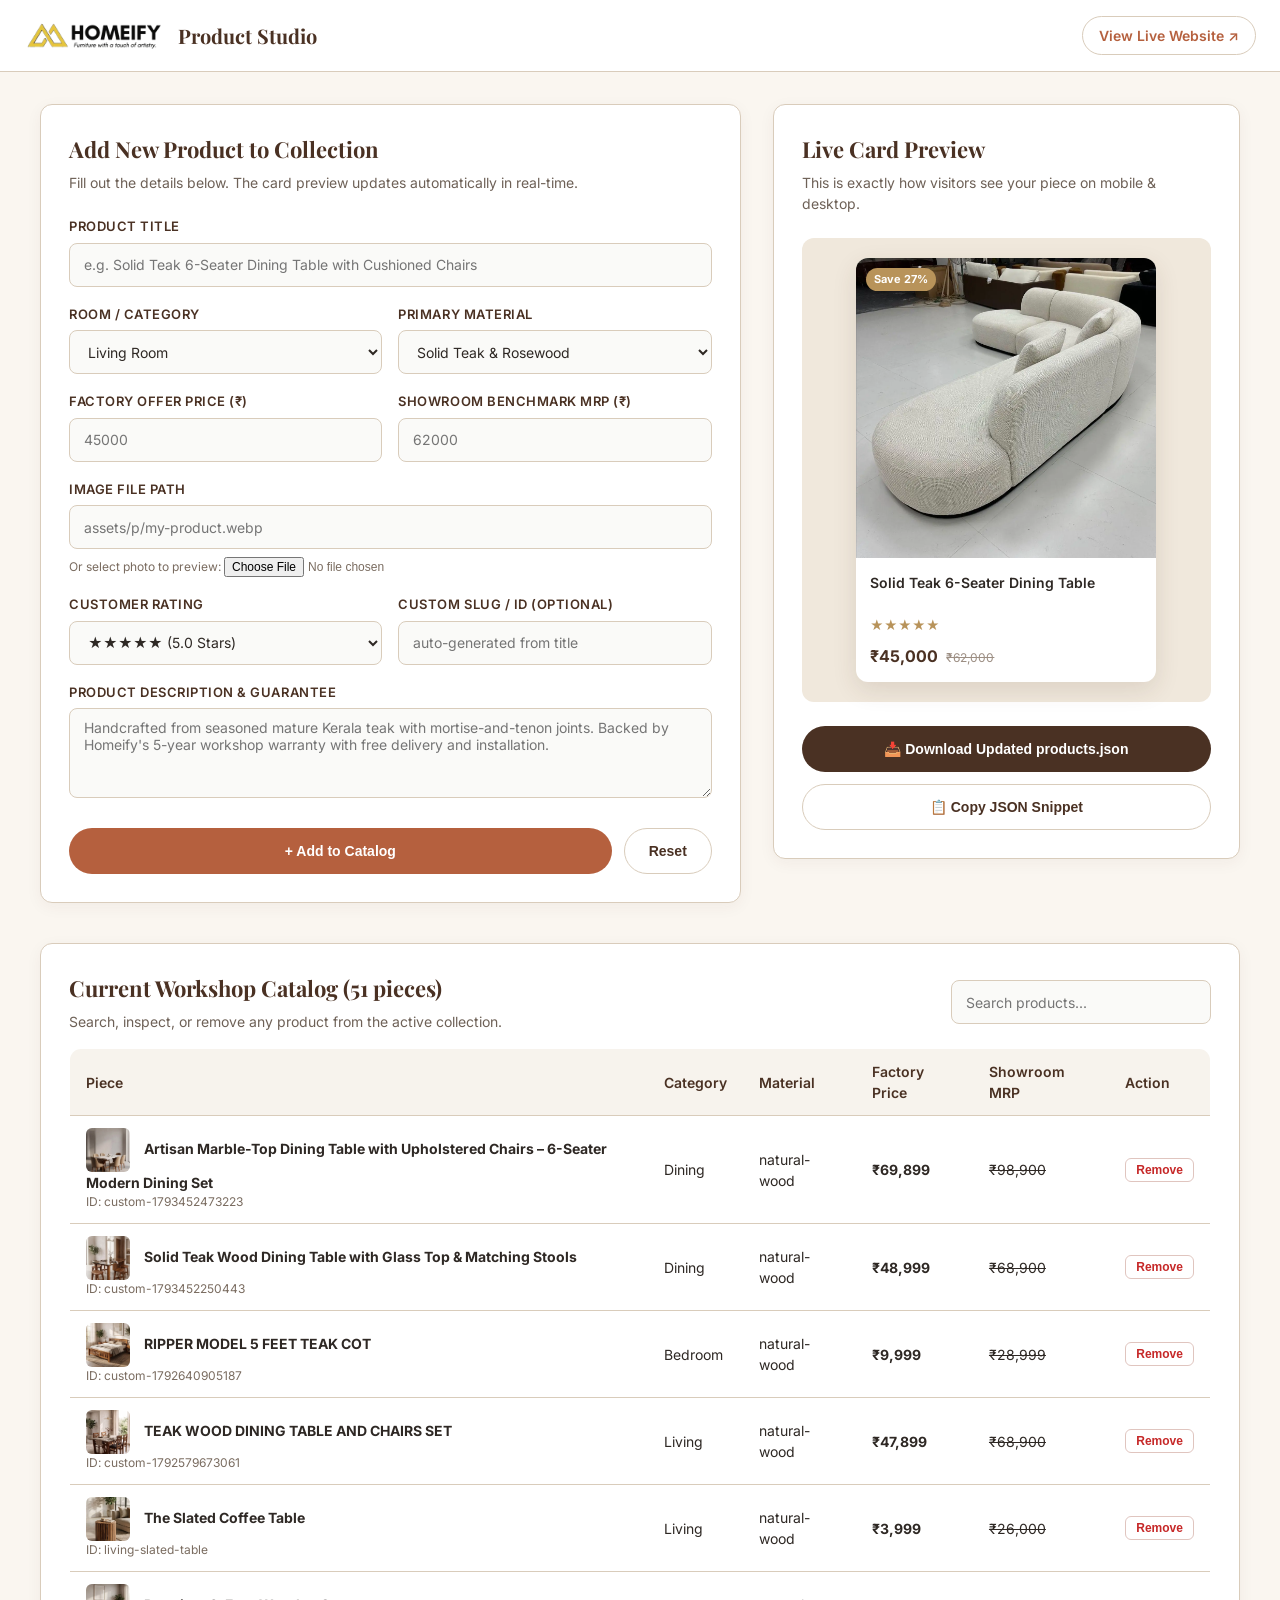
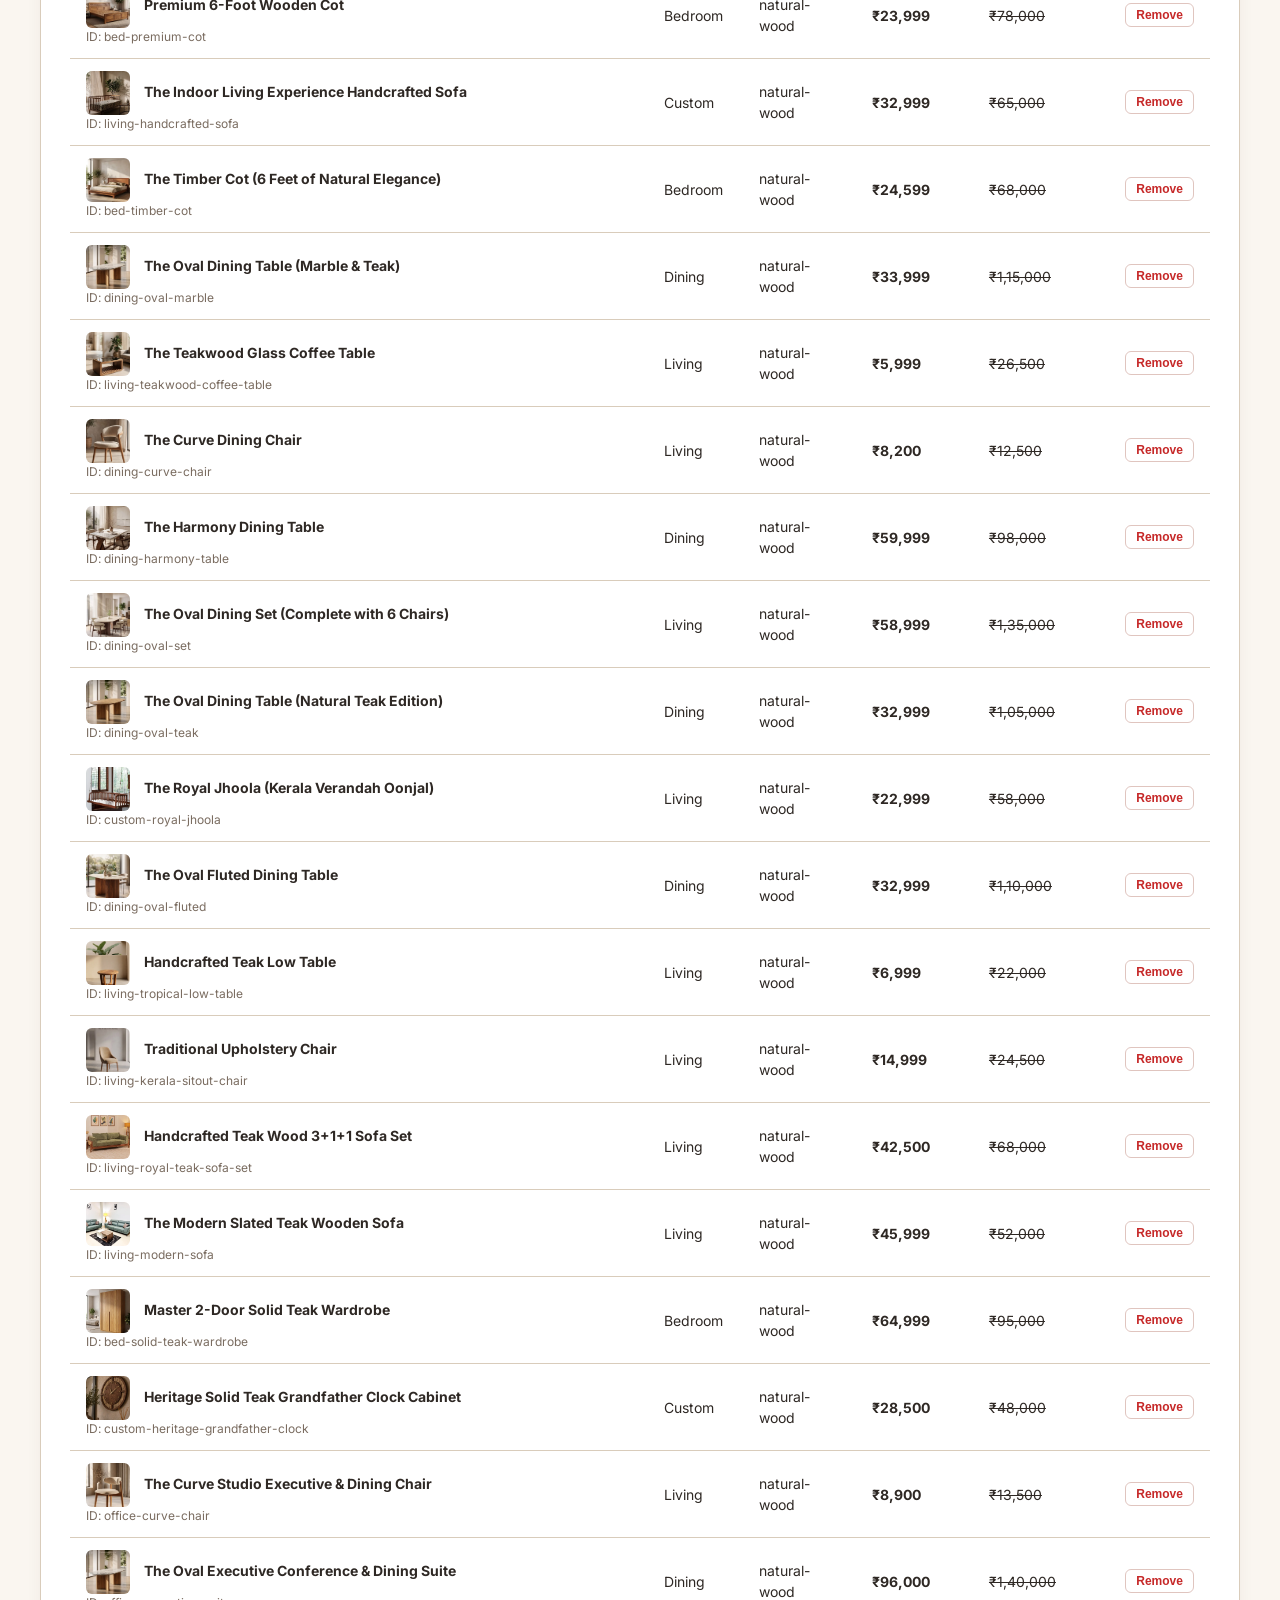
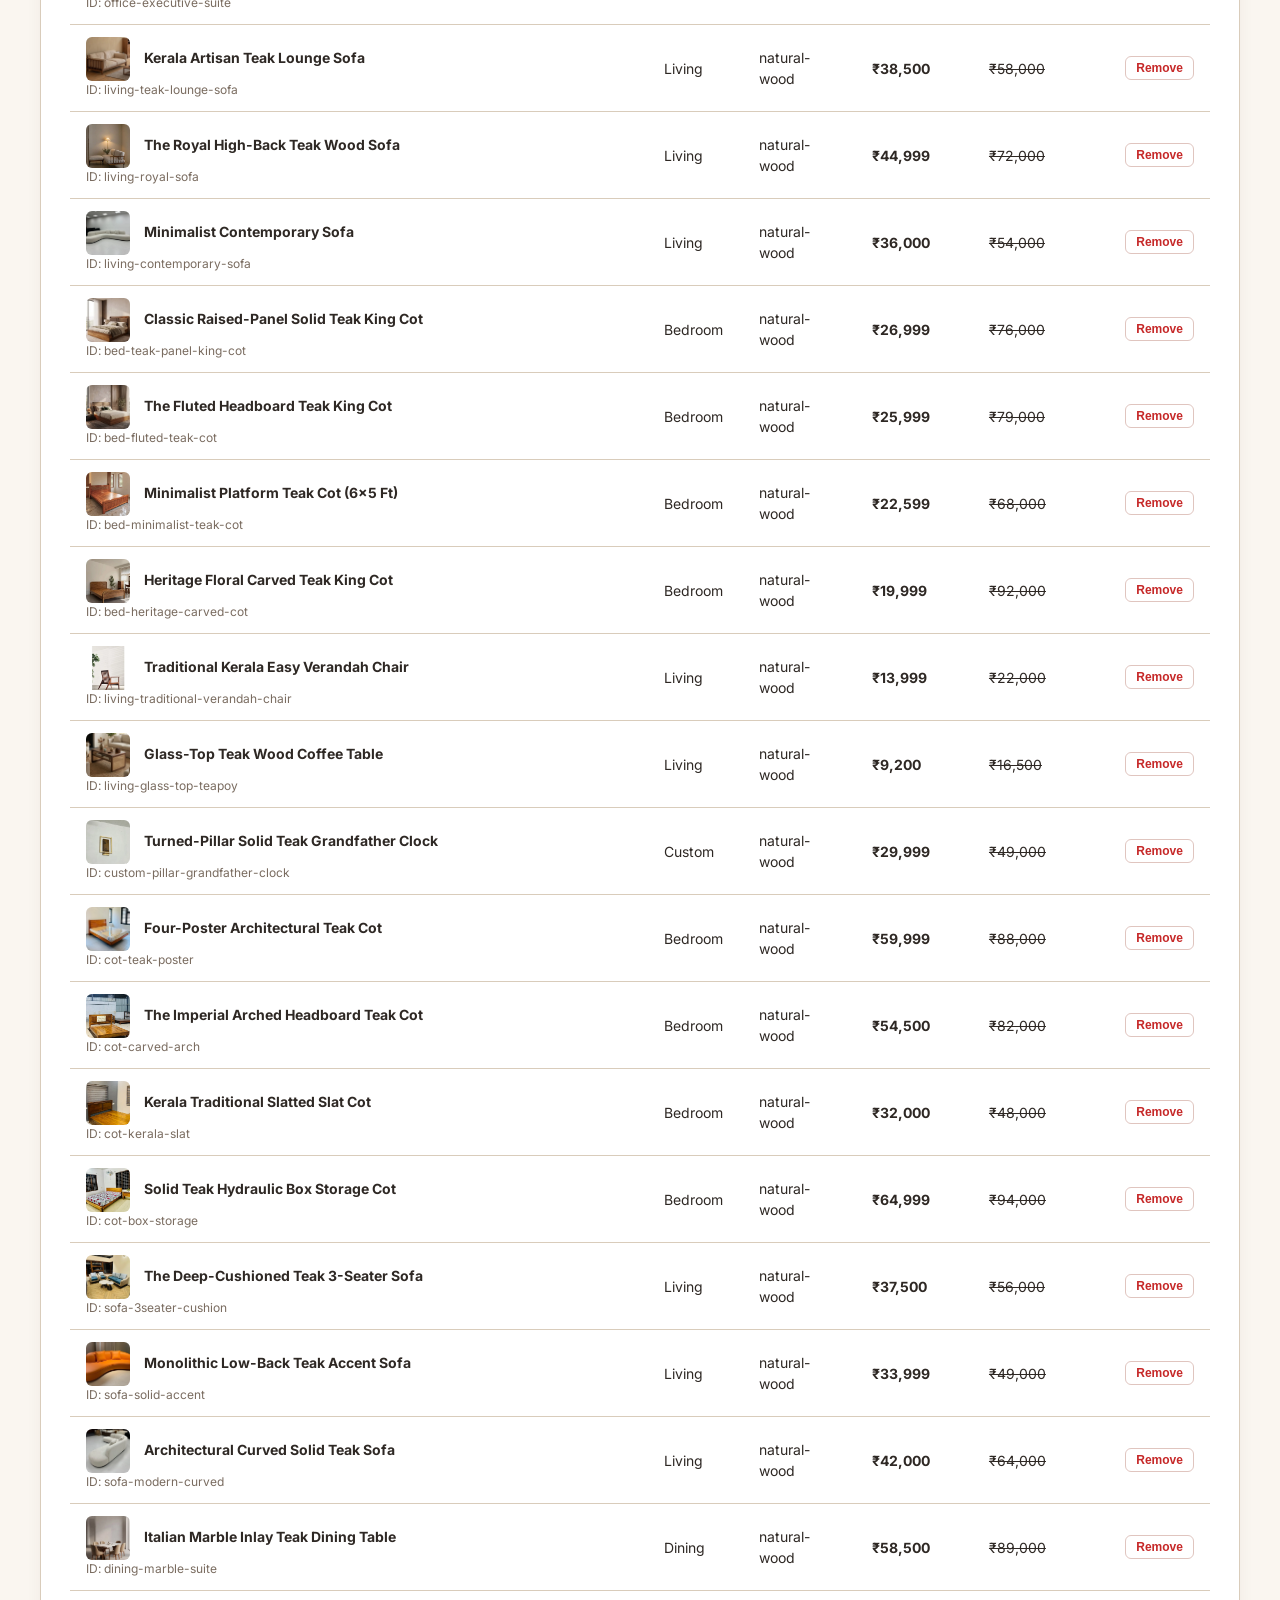
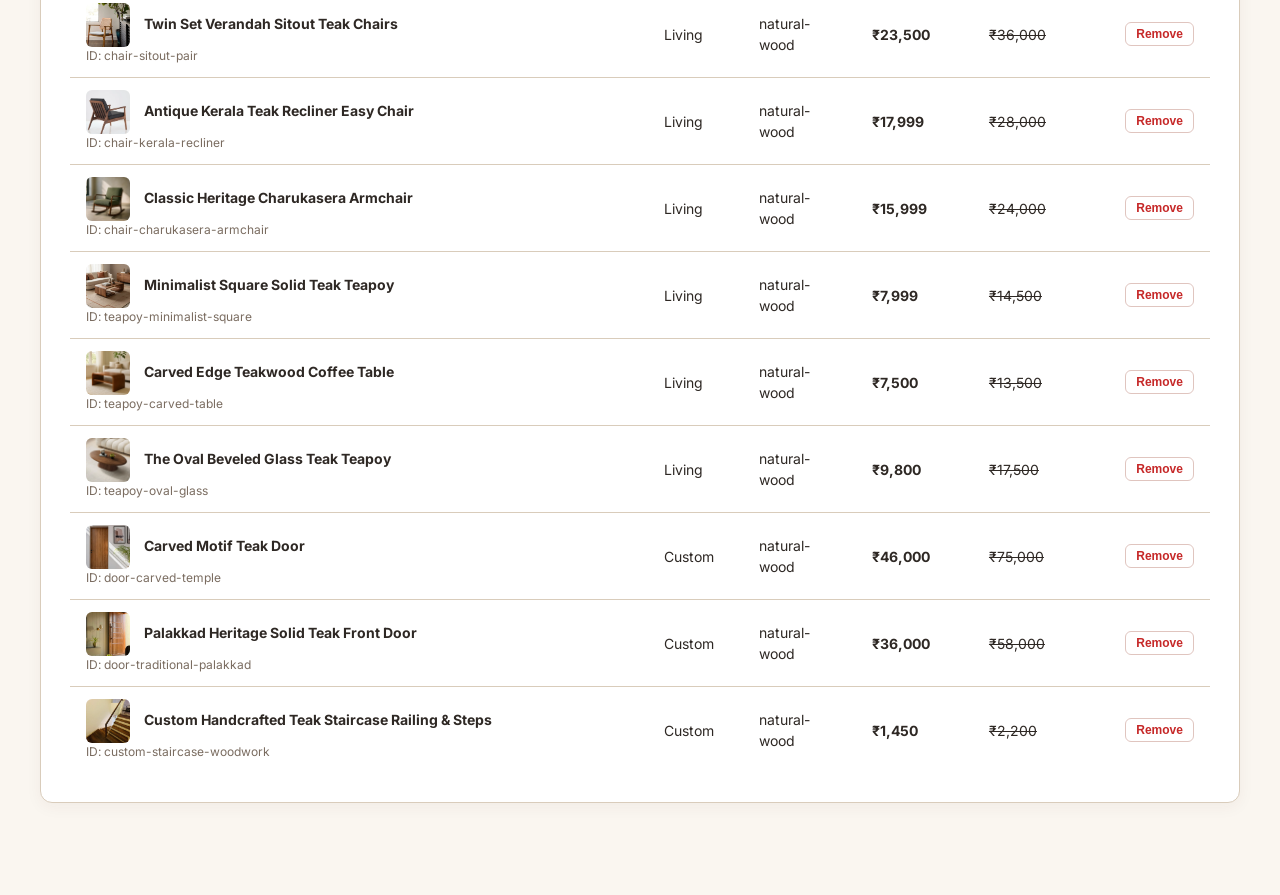
==== admin.html @ 0d22aae9 "Add dedicated product management studio at admin.html" ====
<!DOCTYPE html>
<html lang="en">
<head>
  <meta charset="utf-8">
  <meta name="viewport" content="width=device-width, initial-scale=1">
  <title>Homeify Workshop | Product Management Studio</title>
  <meta name="robots" content="noindex, nofollow">
  <link rel="icon" type="image/png" sizes="32x32" href="assets/favicon-32x32.png">
  <link rel="preconnect" href="https://fonts.googleapis.com">
  <link rel="preconnect" href="https://fonts.gstatic.com" crossorigin>
  <link href="https://fonts.googleapis.com/css2?family=Inter:wght@400;500;600;700&family=Playfair+Display:wght@600;700&display=swap" rel="stylesheet">
  <style>
    :root {
      --cream: #faf6f0;
      --sand: #f0e8dc;
      --walnut: #4a3123;
      --bronze: #8a5a32;
      --ink: #2e2824;
      --gold: #b8935a;
      --terra: #b5603e;
      --border: #d9ccbb;
      --r: 12px;
    }
    * { box-sizing: border-box; margin: 0; padding: 0; }
    body {
      font-family: 'Inter', system-ui, sans-serif;
      background: var(--cream);
      color: var(--ink);
      line-height: 1.5;
      padding-bottom: 60px;
    }
    header {
      background: #ffffff;
      border-bottom: 1px solid var(--border);
      padding: 16px 24px;
      display: flex;
      align-items: center;
      justify-content: space-between;
      position: sticky;
      top: 0;
      z-index: 50;
    }
    .header-brand {
      display: flex;
      align-items: center;
      gap: 14px;
    }
    .header-brand h1 {
      font-family: 'Playfair Display', serif;
      font-size: 20px;
      color: var(--walnut);
    }
    .header-actions a {
      display: inline-flex;
      align-items: center;
      gap: 6px;
      color: var(--terra);
      text-decoration: none;
      font-weight: 600;
      font-size: 14px;
      padding: 8px 16px;
      border: 1px solid var(--border);
      border-radius: 999px;
      background: #ffffff;
    }
    .container {
      max-width: 1240px;
      margin: 32px auto;
      padding: 0 20px;
    }
    .grid-layout {
      display: grid;
      grid-template-columns: 1.2fr 0.8fr;
      gap: 32px;
      align-items: start;
    }
    .card-panel {
      background: #ffffff;
      border-radius: var(--r);
      border: 1px solid var(--border);
      padding: 28px;
      box-shadow: 0 4px 16px rgba(74, 49, 35, 0.05);
    }
    .panel-title {
      font-family: 'Playfair Display', serif;
      font-size: 22px;
      color: var(--walnut);
      margin-bottom: 6px;
    }
    .panel-desc {
      font-size: 14px;
      color: #6e6157;
      margin-bottom: 24px;
    }
    .form-group {
      margin-bottom: 18px;
    }
    label {
      display: block;
      font-size: 13px;
      font-weight: 600;
      color: var(--walnut);
      margin-bottom: 6px;
      text-transform: uppercase;
      letter-spacing: 0.04em;
    }
    input[type="text"],
    input[type="number"],
    select,
    textarea {
      width: 100%;
      height: 44px;
      padding: 0 14px;
      border: 1px solid var(--border);
      border-radius: 8px;
      font-family: inherit;
      font-size: 14px;
      color: var(--ink);
      background: #fafaf8;
    }
    textarea {
      height: 90px;
      padding: 10px 14px;
      resize: vertical;
    }
    input:focus, select:focus, textarea:focus {
      outline: none;
      border-color: var(--walnut);
      background: #ffffff;
    }
    .row-2 {
      display: grid;
      grid-template-columns: 1fr 1fr;
      gap: 16px;
    }
    .btn {
      display: inline-flex;
      align-items: center;
      justify-content: center;
      min-height: 46px;
      padding: 0 24px;
      border-radius: 999px;
      background: var(--terra);
      color: #ffffff;
      font-weight: 600;
      font-size: 14px;
      border: 0;
      cursor: pointer;
      transition: background 0.2s;
    }
    .btn:hover {
      background: var(--bronze);
    }
    .btn-secondary {
      background: #ffffff;
      color: var(--walnut);
      border: 1px solid var(--border);
    }
    .btn-secondary:hover {
      background: var(--sand);
    }
    .preview-box {
      background: var(--sand);
      padding: 20px;
      border-radius: var(--r);
      display: flex;
      flex-direction: column;
      align-items: center;
    }
    .product-card-preview {
      background: #ffffff;
      border-radius: var(--r);
      overflow: hidden;
      box-shadow: 0 8px 24px rgba(74, 49, 35, 0.12);
      width: 100%;
      max-width: 300px;
    }
    .ph {
      aspect-ratio: 1/1;
      background: #e6ded1;
      position: relative;
      overflow: hidden;
    }
    .ph img {
      width: 100%;
      height: 100%;
      object-fit: cover;
    }
    .tag {
      position: absolute;
      top: 10px;
      left: 10px;
      background: var(--gold);
      color: #fff;
      font-size: 11px;
      font-weight: 700;
      padding: 3px 8px;
      border-radius: 999px;
    }
    .info {
      padding: 14px;
    }
    .info h3 {
      font-size: 14px;
      font-weight: 600;
      min-height: 40px;
      display: -webkit-box;
      -webkit-line-clamp: 2;
      -webkit-box-orient: vertical;
      overflow: hidden;
    }
    .pr {
      margin-top: 8px;
      display: flex;
      gap: 8px;
      align-items: baseline;
    }
    .pr b { font-size: 16px; color: var(--walnut); }
    .pr s { font-size: 12px; color: #9c8e83; }
    .st { color: var(--gold); font-size: 13px; margin: 4px 0; }
    .status-msg {
      padding: 12px 16px;
      border-radius: 8px;
      font-size: 14px;
      margin-top: 16px;
      display: none;
    }
    .status-success {
      background: #e8f5e9;
      color: #2e7d32;
      border: 1px solid #c8e6c9;
    }
    .catalog-list {
      margin-top: 40px;
    }
    .catalog-table {
      width: 100%;
      border-collapse: collapse;
      margin-top: 16px;
      background: #ffffff;
      border-radius: var(--r);
      overflow: hidden;
      border: 1px solid var(--border);
    }
    .catalog-table th, .catalog-table td {
      padding: 12px 16px;
      text-align: left;
      border-bottom: 1px solid var(--border);
      font-size: 14px;
    }
    .catalog-table th {
      background: #f7f3ed;
      color: var(--walnut);
      font-weight: 600;
    }
    .thumb {
      width: 44px;
      height: 44px;
      border-radius: 6px;
      object-fit: cover;
      background: var(--sand);
      vertical-align: middle;
      margin-right: 10px;
    }
    .del-btn {
      background: none;
      border: 1px solid #e0c5bf;
      color: #c62828;
      padding: 4px 10px;
      border-radius: 6px;
      cursor: pointer;
      font-size: 12px;
      font-weight: 600;
    }
    .del-btn:hover {
      background: #ffebee;
    }
    @media (max-width: 860px) {
      .grid-layout { grid-template-columns: 1fr; }
      .row-2 { grid-template-columns: 1fr; }
    }
  </style>
</head>
<body>

  <header>
    <div class="header-brand">
      <img src="assets/logo.webp" width="100" height="34" alt="Homeify" style="height:32px;width:auto;">
      <h1>Product Studio</h1>
    </div>
    <div class="header-actions">
      <a href="/" target="_blank">View Live Website ↗</a>
    </div>
  </header>

  <div class="container">
    <div class="grid-layout">
      <!-- Left Column: Add Product Form -->
      <section class="card-panel">
        <h2 class="panel-title">Add New Product to Collection</h2>
        <p class="panel-desc">Fill out the details below. The card preview updates automatically in real-time.</p>

        <form id="prod-form">
          <div class="form-group">
            <label for="p-name">Product Title</label>
            <input type="text" id="p-name" placeholder="e.g. Solid Teak 6-Seater Dining Table with Cushioned Chairs" required>
          </div>

          <div class="row-2">
            <div class="form-group">
              <label for="p-room">Room / Category</label>
              <select id="p-room">
                <option value="living">Living Room</option>
                <option value="bedroom">Bedroom</option>
                <option value="dining">Dining</option>
                <option value="office">Office</option>
                <option value="custom">Custom Woodwork</option>
              </select>
            </div>
            <div class="form-group">
              <label for="p-mat">Primary Material</label>
              <select id="p-mat">
                <option value="natural-wood">Solid Teak &amp; Rosewood</option>
                <option value="engineered">Reinforced Engineered Wood</option>
                <option value="fabric">Upholstery &amp; Cane Weave</option>
                <option value="metal">Architectural Metal</option>
              </select>
            </div>
          </div>

          <div class="row-2">
            <div class="form-group">
              <label for="p-price">Factory Offer Price (₹)</label>
              <input type="number" id="p-price" placeholder="45000" min="0" required>
            </div>
            <div class="form-group">
              <label for="p-mrp">Showroom Benchmark MRP (₹)</label>
              <input type="number" id="p-mrp" placeholder="62000" min="0" required>
            </div>
          </div>

          <div class="form-group">
            <label for="p-img">Image File Path</label>
            <input type="text" id="p-img" placeholder="assets/p/my-product.webp" required>
            <small style="color:#7a6c60;font-size:12px;margin-top:4px;display:block;">
              Or select photo to preview: <input type="file" id="p-file" accept="image/*" style="font-size:12px;margin-top:4px;">
            </small>
          </div>

          <div class="row-2">
            <div class="form-group">
              <label for="p-rating">Customer Rating</label>
              <select id="p-rating">
                <option value="5">★★★★★ (5.0 Stars)</option>
                <option value="4.5">★★★★½ (4.5 Stars)</option>
                <option value="4">★★★★☆ (4.0 Stars)</option>
                <option value="0">No reviews yet (Hide stars)</option>
              </select>
            </div>
            <div class="form-group">
              <label for="p-id">Custom Slug / ID (Optional)</label>
              <input type="text" id="p-id" placeholder="auto-generated from title">
            </div>
          </div>

          <div class="form-group">
            <label for="p-desc">Product Description &amp; Guarantee</label>
            <textarea id="p-desc" placeholder="Handcrafted from seasoned mature Kerala teak with mortise-and-tenon joints. Backed by Homeify's 5-year workshop warranty with free delivery and installation."></textarea>
          </div>

          <div style="display:flex;gap:12px;flex-wrap:wrap;margin-top:24px;">
            <button type="submit" class="btn" style="flex:1;">+ Add to Catalog</button>
            <button type="button" id="btn-reset" class="btn btn-secondary">Reset</button>
          </div>
        </form>

        <div id="status-box" class="status-msg status-success"></div>
      </section>

      <!-- Right Column: Live Card Preview & One-Click Save -->
      <section class="card-panel">
        <h2 class="panel-title">Live Card Preview</h2>
        <p class="panel-desc">This is exactly how visitors see your piece on mobile &amp; desktop.</p>

        <div class="preview-box">
          <article class="product-card-preview" id="card-preview">
            <div class="ph">
              <img id="prev-img" src="assets/hero.webp" alt="Preview Image">
              <span class="tag" id="prev-tag">Save 27%</span>
            </div>
            <div class="info">
              <h3 id="prev-title">Solid Teak 6-Seater Dining Table</h3>
              <div class="st" id="prev-stars">★★★★★</div>
              <div class="pr">
                <b id="prev-price">₹45,000</b>
                <s id="prev-mrp">₹62,000</s>
              </div>
            </div>
          </article>
        </div>

        <div style="margin-top:24px;display:flex;flex-direction:column;gap:12px;">
          <button id="btn-download" class="btn" style="background:var(--walnut);">
            📥 Download Updated products.json
          </button>
          <button id="btn-copy" class="btn btn-secondary">
            📋 Copy JSON Snippet
          </button>
        </div>
      </section>
    </div>

    <!-- Catalog Management List -->
    <section class="card-panel catalog-list">
      <div style="display:flex;align-items:center;justify-content:space-between;flex-wrap:wrap;gap:12px;">
        <div>
          <h2 class="panel-title">Current Workshop Catalog (<span id="cat-count">0</span> pieces)</h2>
          <p class="panel-desc" style="margin-bottom:0;">Search, inspect, or remove any product from the active collection.</p>
        </div>
        <input type="text" id="cat-search" placeholder="Search products..." style="max-width:260px;">
      </div>

      <div style="overflow-x:auto;">
        <table class="catalog-table">
          <thead>
            <tr>
              <th>Piece</th>
              <th>Category</th>
              <th>Material</th>
              <th>Factory Price</th>
              <th>Showroom MRP</th>
              <th>Action</th>
            </tr>
          </thead>
          <tbody id="catalog-rows"></tbody>
        </table>
      </div>
    </section>
  </div>

  <script>
    (function() {
      let catalog = [];
      const formatR = n => '₹' + Number(n || 0).toLocaleString('en-IN');
      const slugify = text => text.toString().toLowerCase().trim().replace(/[\s\W-]+/g, '-').replace(/^-+|-+$/g, '');

      // Load current products
      fetch('products.json')
        .then(r => r.json())
        .then(data => {
          catalog = data;
          updatePreview();
          renderCatalogTable();
        });

      // DOM Elements
      const fName = document.getElementById('p-name');
      const fRoom = document.getElementById('p-room');
      const fMat = document.getElementById('p-mat');
      const fPrice = document.getElementById('p-price');
      const fMrp = document.getElementById('p-mrp');
      const fImg = document.getElementById('p-img');
      const fFile = document.getElementById('p-file');
      const fRating = document.getElementById('p-rating');
      const fId = document.getElementById('p-id');
      const fDesc = document.getElementById('p-desc');
      const form = document.getElementById('prod-form');
      const statusBox = document.getElementById('status-box');

      // Live Preview Elements
      const prevTitle = document.getElementById('prev-title');
      const prevPrice = document.getElementById('prev-price');
      const prevMrp = document.getElementById('prev-mrp');
      const prevTag = document.getElementById('prev-tag');
      const prevStars = document.getElementById('prev-stars');
      const prevImg = document.getElementById('prev-img');

      function updatePreview() {
        const title = fName.value.trim() || 'Solid Teak 6-Seater Dining Table';
        const price = Number(fPrice.value) || 45000;
        const mrp = Number(fMrp.value) || 62000;
        const rating = Number(fRating.value) || 5;

        prevTitle.textContent = title;
        prevPrice.textContent = formatR(price);

        if (mrp > price) {
          const discount = Math.round(((mrp - price) / mrp) * 100);
          prevMrp.textContent = formatR(mrp);
          prevMrp.style.display = 'inline';
          prevTag.textContent = `Save ${discount}%`;
          prevTag.style.display = 'inline-block';
        } else {
          prevMrp.style.display = 'none';
          prevTag.style.display = 'none';
        }

        prevStars.textContent = rating > 0 ? '★'.repeat(Math.round(rating)) + '☆'.repeat(5 - Math.round(rating)) : '';
      }

      // Input listeners for preview
      [fName, fPrice, fMrp, fRating].forEach(el => el.addEventListener('input', updatePreview));

      fName.addEventListener('blur', () => {
        if (!fId.value.trim() && fName.value.trim()) {
          const slug = slugify(fName.value).slice(0, 36);
          fId.value = slug;
          if (!fImg.value.trim()) {
            fImg.value = `assets/p/${slug}.webp`;
          }
        }
      });

      // Handle local image file selection
      fFile.addEventListener('change', e => {
        const file = e.target.files[0];
        if (file) {
          const reader = new FileReader();
          reader.onload = ev => {
            prevImg.src = ev.target.result;
          };
          reader.readAsDataURL(file);
          if (!fImg.value.trim()) {
            const cleanName = slugify(file.name.replace(/\.[^/.]+$/, ''));
            fImg.value = `assets/p/${cleanName}.webp`;
          }
        }
      });

      fImg.addEventListener('input', () => {
        if (fImg.value.trim()) {
          prevImg.src = fImg.value.trim();
        }
      });

      // Form submission
      form.addEventListener('submit', e => {
        e.preventDefault();

        const name = fName.value.trim();
        const price = Number(fPrice.value);
        const mrp = Number(fMrp.value);
        const room = fRoom.value;
        const mat = fMat.value;
        const img = fImg.value.trim() || 'assets/hero.webp';
        const rating = Number(fRating.value) || null;
        const desc = fDesc.value.trim();
        const id = fId.value.trim() || slugify(name) || ('item-' + Date.now());

        const newProduct = {
          id,
          name,
          room,
          mat,
          price,
          mrp,
          img,
          w: 800,
          h: 800,
          rating,
          desc
        };

        // Add to top of catalog
        catalog.unshift(newProduct);
        renderCatalogTable();

        statusBox.style.display = 'block';
        statusBox.textContent = `✓ "${name}" added to in-memory catalog! Click "Download Updated products.json" to save your file.`;

        // Automatically trigger file download
        downloadProductsJson();
      });

      function renderCatalogTable(filter = '') {
        const rows = document.getElementById('catalog-rows');
        const count = document.getElementById('cat-count');
        const query = filter.toLowerCase();

        const list = catalog.filter(p => !query || (p.name + ' ' + p.id + ' ' + p.room).toLowerCase().includes(query));
        count.textContent = list.length;

        rows.innerHTML = list.map(p => `
          <tr>
            <td>
              <img src="${p.img}" class="thumb" alt="">
              <b>${p.name}</b>
              <div style="font-size:12px;color:#7a6c60;">ID: ${p.id}</div>
            </td>
            <td><span style="text-transform:capitalize;">${p.room}</span></td>
            <td>${p.mat}</td>
            <td><b>${formatR(p.price)}</b></td>
            <td><s>${formatR(p.mrp)}</s></td>
            <td>
              <button class="del-btn" data-del="${p.id}">Remove</button>
            </td>
          </tr>
        `).join('');
      }

      document.getElementById('cat-search').addEventListener('input', e => {
        renderCatalogTable(e.target.value);
      });

      document.getElementById('catalog-rows').addEventListener('click', e => {
        if (e.target.dataset.del) {
          const id = e.target.dataset.del;
          if (confirm('Are you sure you want to remove this piece from the catalog?')) {
            catalog = catalog.filter(p => p.id !== id);
            renderCatalogTable(document.getElementById('cat-search').value);
            statusBox.style.display = 'block';
            statusBox.textContent = 'Piece removed. Click "Download Updated products.json" to save your change.';
          }
        }
      });

      function downloadProductsJson() {
        const jsonStr = JSON.stringify(catalog, null, 2);
        const blob = new Blob([jsonStr], { type: 'application/json' });
        const url = URL.createObjectURL(blob);
        const a = document.createElement('a');
        a.href = url;
        a.download = 'products.json';
        document.body.appendChild(a);
        a.click();
        document.body.removeChild(a);
        URL.revokeObjectURL(url);
      }

      document.getElementById('btn-download').addEventListener('click', downloadProductsJson);

      document.getElementById('btn-copy').addEventListener('click', () => {
        const name = fName.value.trim() || 'New Teak Furniture Piece';
        const price = Number(fPrice.value) || 45000;
        const mrp = Number(fMrp.value) || 62000;
        const room = fRoom.value;
        const mat = fMat.value;
        const img = fImg.value.trim() || 'assets/p/new-piece.webp';
        const rating = Number(fRating.value) || 5;
        const desc = fDesc.value.trim();
        const id = fId.value.trim() || slugify(name);

        const snippet = JSON.stringify({ id, name, room, mat, price, mrp, img, w: 800, h: 800, rating, desc }, null, 2);
        navigator.clipboard.writeText(snippet).then(() => {
          alert('Product JSON snippet copied to clipboard!');
        });
      });

      document.getElementById('btn-reset').addEventListener('click', () => {
        form.reset();
        updatePreview();
        statusBox.style.display = 'none';
      });
    })();
  </script>
</body>
</html>
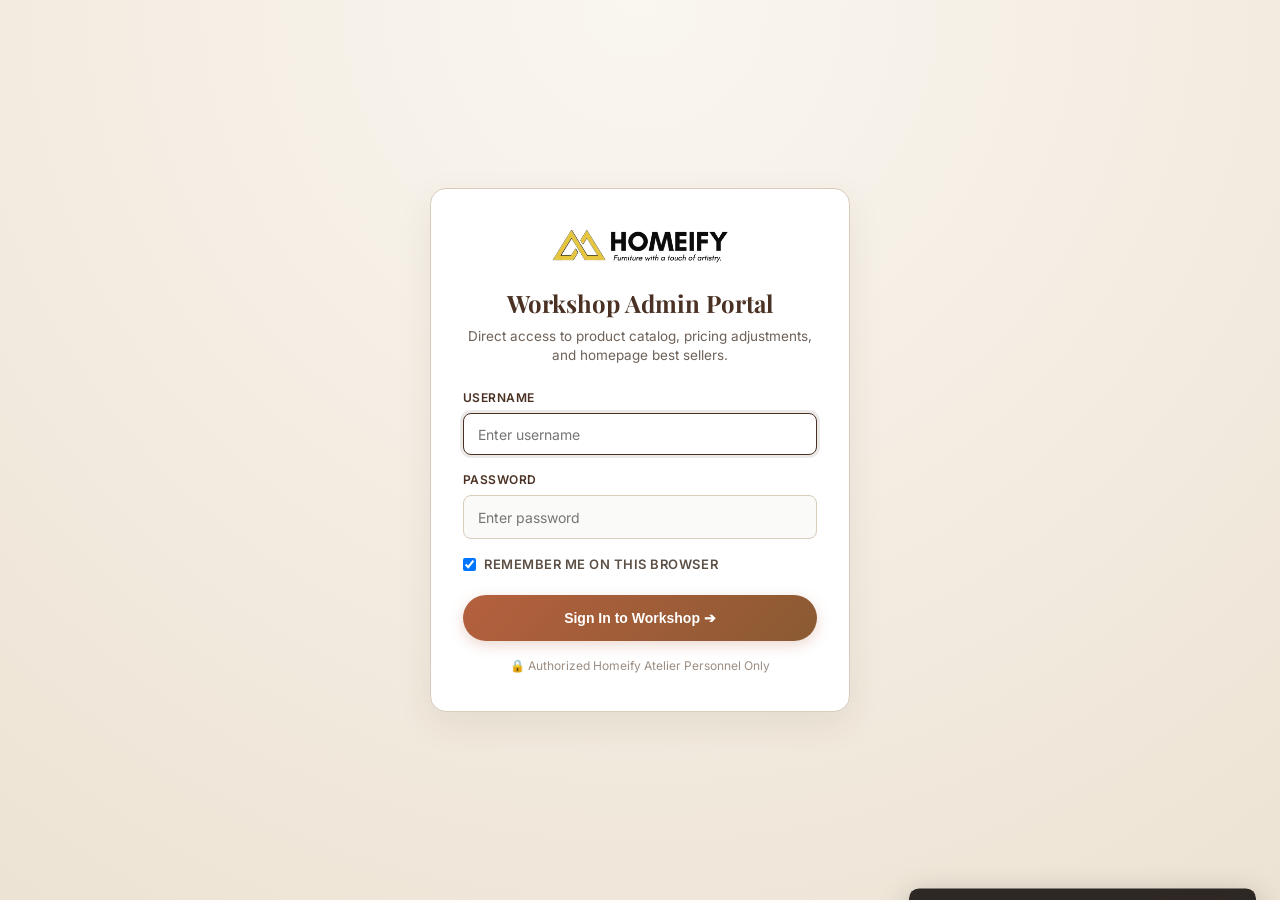
==== commit a66b2cf2: "Reactivate live admin portal at /admin.html with authentication gate (ameen / homeify)" ====
--- a/admin.html
+++ b/admin.html
@@ -3,7 +3,7 @@
 <head>
   <meta charset="utf-8">
   <meta name="viewport" content="width=device-width, initial-scale=1">
-  <title>Homeify Workshop | Product Management Studio</title>
+  <title>Homeify Workshop | Admin Portal</title>
   <meta name="robots" content="noindex, nofollow">
   <link rel="icon" type="image/png" sizes="32x32" href="assets/favicon-32x32.png">
   <link rel="preconnect" href="https://fonts.googleapis.com">
@@ -18,6 +18,7 @@
       --ink: #2e2824;
       --gold: #b8935a;
       --terra: #b5603e;
+      --green: #2e7d32;
       --border: #d9ccbb;
       --r: 12px;
     }
@@ -27,87 +28,64 @@
       background: var(--cream);
       color: var(--ink);
       line-height: 1.5;
-      padding-bottom: 60px;
-    }
-    header {
+      min-height: 100vh;
+    }
+
+    /* Login Screen Container */
+    #login-view {
+      display: flex;
+      align-items: center;
+      justify-content: center;
+      min-height: 100vh;
+      padding: 24px 16px;
+      background: radial-gradient(circle at top, #faf6f0 0%, #ede3d4 100%);
+    }
+    .login-card {
       background: #ffffff;
-      border-bottom: 1px solid var(--border);
-      padding: 16px 24px;
-      display: flex;
-      align-items: center;
-      justify-content: space-between;
-      position: sticky;
-      top: 0;
-      z-index: 50;
-    }
-    .header-brand {
-      display: flex;
-      align-items: center;
-      gap: 14px;
-    }
-    .header-brand h1 {
+      border: 1px solid var(--border);
+      border-radius: 16px;
+      box-shadow: 0 12px 36px rgba(74, 49, 35, 0.08);
+      width: 100%;
+      max-width: 420px;
+      padding: 36px 32px;
+      text-align: center;
+    }
+    .login-brand {
+      margin-bottom: 24px;
+    }
+    .login-brand img {
+      height: 42px;
+      width: auto;
+      margin-bottom: 12px;
+    }
+    .login-title {
       font-family: 'Playfair Display', serif;
-      font-size: 20px;
-      color: var(--walnut);
-    }
-    .header-actions a {
-      display: inline-flex;
-      align-items: center;
-      gap: 6px;
-      color: var(--terra);
-      text-decoration: none;
-      font-weight: 600;
-      font-size: 14px;
-      padding: 8px 16px;
-      border: 1px solid var(--border);
-      border-radius: 999px;
-      background: #ffffff;
-    }
-    .container {
-      max-width: 1240px;
-      margin: 32px auto;
-      padding: 0 20px;
-    }
-    .grid-layout {
-      display: grid;
-      grid-template-columns: 1.2fr 0.8fr;
-      gap: 32px;
-      align-items: start;
-    }
-    .card-panel {
-      background: #ffffff;
-      border-radius: var(--r);
-      border: 1px solid var(--border);
-      padding: 28px;
-      box-shadow: 0 4px 16px rgba(74, 49, 35, 0.05);
-    }
-    .panel-title {
-      font-family: 'Playfair Display', serif;
-      font-size: 22px;
+      font-size: 24px;
       color: var(--walnut);
       margin-bottom: 6px;
     }
-    .panel-desc {
-      font-size: 14px;
+    .login-sub {
+      font-size: 13.5px;
       color: #6e6157;
-      margin-bottom: 24px;
-    }
-    .form-group {
-      margin-bottom: 18px;
-    }
-    label {
+      line-height: 1.4;
+    }
+    .login-form {
+      margin-top: 24px;
+      text-align: left;
+    }
+    .login-group {
+      margin-bottom: 16px;
+    }
+    .login-label {
       display: block;
-      font-size: 13px;
+      font-size: 12px;
       font-weight: 600;
       color: var(--walnut);
       margin-bottom: 6px;
       text-transform: uppercase;
       letter-spacing: 0.04em;
     }
-    input[type="text"],
-    input[type="number"],
-    select,
-    textarea {
+    .login-input {
       width: 100%;
       height: 44px;
       padding: 0 14px;
@@ -117,9 +95,369 @@
       font-size: 14px;
       color: var(--ink);
       background: #fafaf8;
-    }
+      transition: all 0.2s;
+    }
+    .login-input:focus {
+      outline: none;
+      border-color: var(--walnut);
+      background: #ffffff;
+      box-shadow: 0 0 0 3px rgba(74, 49, 35, 0.1);
+    }
+    .login-remember {
+      display: flex;
+      align-items: center;
+      gap: 8px;
+      margin-bottom: 20px;
+      font-size: 13px;
+      color: #5c5046;
+      cursor: pointer;
+    }
+    .login-btn {
+      width: 100%;
+      height: 46px;
+      border: 0;
+      border-radius: 999px;
+      background: linear-gradient(135deg, #b5603e 0%, #8a5a32 100%);
+      color: #ffffff;
+      font-weight: 700;
+      font-size: 14px;
+      cursor: pointer;
+      transition: all 0.2s;
+      box-shadow: 0 4px 14px rgba(181, 96, 62, 0.25);
+    }
+    .login-btn:hover {
+      box-shadow: 0 6px 18px rgba(181, 96, 62, 0.4);
+      transform: translateY(-1px);
+    }
+    .login-error {
+      display: none;
+      background: #ffebee;
+      color: #c62828;
+      border: 1px solid #ffcdd2;
+      border-radius: 8px;
+      padding: 10px 14px;
+      font-size: 13px;
+      margin-bottom: 16px;
+      line-height: 1.4;
+    }
+
+    /* Admin View (Studio) */
+    #admin-view {
+      display: none;
+      padding-bottom: 80px;
+    }
+    header {
+      background: #ffffff;
+      border-bottom: 1px solid var(--border);
+      padding: 14px 24px;
+      display: flex;
+      align-items: center;
+      justify-content: space-between;
+      position: sticky;
+      top: 0;
+      z-index: 100;
+      box-shadow: 0 2px 10px rgba(74, 49, 35, 0.05);
+      flex-wrap: wrap;
+      gap: 12px;
+    }
+    .header-brand {
+      display: flex;
+      align-items: center;
+      gap: 14px;
+    }
+    .header-brand h1 {
+      font-family: 'Playfair Display', serif;
+      font-size: 19px;
+      color: var(--walnut);
+    }
+    .header-controls {
+      display: flex;
+      align-items: center;
+      gap: 12px;
+      flex-wrap: wrap;
+    }
+    .status-pill {
+      display: inline-flex;
+      align-items: center;
+      gap: 6px;
+      padding: 6px 12px;
+      border-radius: 999px;
+      font-size: 12px;
+      font-weight: 600;
+      background: #f4ede4;
+      color: var(--walnut);
+      border: 1px solid var(--border);
+    }
+    .status-pill.online {
+      background: #e8f5e9;
+      color: #1b5e20;
+      border-color: #c8e6c9;
+    }
+    .status-pill.warning {
+      background: #fff8e1;
+      color: #b78103;
+      border-color: #ffe082;
+    }
+    .btn {
+      display: inline-flex;
+      align-items: center;
+      justify-content: center;
+      gap: 6px;
+      min-height: 40px;
+      padding: 0 18px;
+      border-radius: 999px;
+      background: var(--terra);
+      color: #ffffff;
+      font-weight: 600;
+      font-size: 13.5px;
+      border: 0;
+      cursor: pointer;
+      text-decoration: none;
+      transition: all 0.2s;
+    }
+    .btn:hover { background: var(--bronze); }
+    .btn-deploy {
+      background: linear-gradient(135deg, #b5603e 0%, #8a5a32 100%);
+      font-weight: 700;
+      box-shadow: 0 4px 12px rgba(181, 96, 62, 0.25);
+    }
+    .btn-deploy:hover {
+      box-shadow: 0 6px 16px rgba(181, 96, 62, 0.4);
+      transform: translateY(-1px);
+    }
+    .btn-secondary {
+      background: #ffffff;
+      color: var(--walnut);
+      border: 1px solid var(--border);
+    }
+    .btn-secondary:hover { background: var(--sand); }
+    .btn-sm {
+      min-height: 34px;
+      padding: 0 12px;
+      font-size: 12px;
+    }
+
+    .container {
+      max-width: 1240px;
+      margin: 28px auto;
+      padding: 0 20px;
+      display: flex;
+      flex-direction: column;
+      gap: 28px;
+    }
+    .card-panel {
+      background: #ffffff;
+      border-radius: var(--r);
+      border: 1px solid var(--border);
+      padding: 26px;
+      box-shadow: 0 4px 16px rgba(74, 49, 35, 0.04);
+    }
+    .panel-header {
+      display: flex;
+      align-items: center;
+      justify-content: space-between;
+      flex-wrap: wrap;
+      gap: 12px;
+      margin-bottom: 20px;
+      padding-bottom: 14px;
+      border-bottom: 1px solid #f0e8dc;
+    }
+    .panel-title {
+      font-family: 'Playfair Display', serif;
+      font-size: 21px;
+      color: var(--walnut);
+    }
+    .panel-desc {
+      font-size: 13.5px;
+      color: #6e6157;
+      margin-top: 3px;
+    }
+
+    /* Best Sellers Manager Section */
+    .bs-grid {
+      display: grid;
+      grid-template-columns: 1fr 1fr;
+      gap: 24px;
+    }
+    @media (max-width: 900px) {
+      .bs-grid { grid-template-columns: 1fr; }
+    }
+    .bs-list {
+      display: flex;
+      flex-direction: column;
+      gap: 10px;
+      max-height: 480px;
+      overflow-y: auto;
+      padding-right: 6px;
+    }
+    .bs-item {
+      display: flex;
+      align-items: center;
+      justify-content: space-between;
+      gap: 12px;
+      padding: 10px 14px;
+      background: #fafaf8;
+      border: 1px solid var(--border);
+      border-radius: 8px;
+      transition: background 0.15s;
+    }
+    .bs-item:hover { background: #f5efe6; }
+    .bs-item-info {
+      display: flex;
+      align-items: center;
+      gap: 12px;
+      flex: 1;
+      min-width: 0;
+    }
+    .bs-item-num {
+      font-size: 12px;
+      font-weight: 700;
+      color: #ffffff;
+      background: var(--walnut);
+      width: 24px;
+      height: 24px;
+      border-radius: 50%;
+      display: flex;
+      align-items: center;
+      justify-content: center;
+      flex-shrink: 0;
+    }
+    .bs-thumb {
+      width: 44px;
+      height: 44px;
+      border-radius: 6px;
+      object-fit: cover;
+      background: var(--sand);
+      flex-shrink: 0;
+    }
+    .bs-details { min-width: 0; }
+    .bs-details b {
+      display: block;
+      font-size: 13.5px;
+      color: var(--walnut);
+      white-space: nowrap;
+      overflow: hidden;
+      text-overflow: ellipsis;
+    }
+    .bs-details span {
+      font-size: 12px;
+      color: #7a6c60;
+    }
+    .bs-actions {
+      display: flex;
+      align-items: center;
+      gap: 4px;
+      flex-shrink: 0;
+    }
+    .icon-btn {
+      width: 30px;
+      height: 30px;
+      display: inline-flex;
+      align-items: center;
+      justify-content: center;
+      border: 1px solid var(--border);
+      border-radius: 6px;
+      background: #ffffff;
+      color: var(--walnut);
+      cursor: pointer;
+      font-size: 13px;
+      transition: background 0.15s;
+    }
+    .icon-btn:hover:not(:disabled) { background: var(--sand); }
+    .icon-btn:disabled { opacity: 0.35; cursor: not-allowed; }
+    .icon-btn.remove:hover {
+      background: #ffebee;
+      color: #c62828;
+      border-color: #ffcdd2;
+    }
+
+    /* Live Best Sellers Preview Rail */
+    .bs-preview-rail {
+      background: var(--sand);
+      border-radius: var(--r);
+      padding: 16px;
+      display: flex;
+      flex-direction: column;
+      gap: 12px;
+    }
+    .bs-rail-scroll {
+      display: flex;
+      gap: 14px;
+      overflow-x: auto;
+      padding-bottom: 10px;
+      scroll-snap-type: x mandatory;
+    }
+    .bs-mini-card {
+      min-width: 170px;
+      width: 170px;
+      background: #ffffff;
+      border-radius: 8px;
+      overflow: hidden;
+      border: 1px solid var(--border);
+      flex-shrink: 0;
+      scroll-snap-align: start;
+      box-shadow: 0 4px 12px rgba(74, 49, 35, 0.06);
+    }
+    .bs-mini-card img {
+      width: 100%;
+      aspect-ratio: 1/1;
+      object-fit: cover;
+      background: #e6ded1;
+    }
+    .bs-mini-card .info { padding: 10px; }
+    .bs-mini-card h4 {
+      font-size: 12px;
+      font-weight: 600;
+      line-height: 1.3;
+      height: 32px;
+      overflow: hidden;
+      display: -webkit-box;
+      -webkit-line-clamp: 2;
+      -webkit-box-orient: vertical;
+    }
+    .bs-mini-card .pr {
+      margin-top: 6px;
+      font-size: 13px;
+      font-weight: 700;
+      color: var(--walnut);
+    }
+
+    /* Form & Preview Grid */
+    .grid-layout {
+      display: grid;
+      grid-template-columns: 1.2fr 0.8fr;
+      gap: 28px;
+      align-items: start;
+    }
+    @media (max-width: 860px) {
+      .grid-layout { grid-template-columns: 1fr; }
+    }
+    .form-group { margin-bottom: 16px; }
+    label {
+      display: block;
+      font-size: 12.5px;
+      font-weight: 600;
+      color: var(--walnut);
+      margin-bottom: 5px;
+      text-transform: uppercase;
+      letter-spacing: 0.04em;
+    }
+    input[type="text"],
+    input[type="number"],
+    select,
     textarea {
-      height: 90px;
+      width: 100%;
+      height: 42px;
+      padding: 0 14px;
+      border: 1px solid var(--border);
+      border-radius: 8px;
+      font-family: inherit;
+      font-size: 14px;
+      color: var(--ink);
+      background: #fafaf8;
+    }
+    textarea {
+      height: 86px;
       padding: 10px 14px;
       resize: vertical;
     }
@@ -131,33 +469,10 @@
     .row-2 {
       display: grid;
       grid-template-columns: 1fr 1fr;
-      gap: 16px;
-    }
-    .btn {
-      display: inline-flex;
-      align-items: center;
-      justify-content: center;
-      min-height: 46px;
-      padding: 0 24px;
-      border-radius: 999px;
-      background: var(--terra);
-      color: #ffffff;
-      font-weight: 600;
-      font-size: 14px;
-      border: 0;
-      cursor: pointer;
-      transition: background 0.2s;
-    }
-    .btn:hover {
-      background: var(--bronze);
-    }
-    .btn-secondary {
-      background: #ffffff;
-      color: var(--walnut);
-      border: 1px solid var(--border);
-    }
-    .btn-secondary:hover {
-      background: var(--sand);
+      gap: 14px;
+    }
+    @media (max-width: 600px) {
+      .row-2 { grid-template-columns: 1fr; }
     }
     .preview-box {
       background: var(--sand);
@@ -173,7 +488,7 @@
       overflow: hidden;
       box-shadow: 0 8px 24px rgba(74, 49, 35, 0.12);
       width: 100%;
-      max-width: 300px;
+      max-width: 290px;
     }
     .ph {
       aspect-ratio: 1/1;
@@ -197,13 +512,11 @@
       padding: 3px 8px;
       border-radius: 999px;
     }
-    .info {
-      padding: 14px;
-    }
-    .info h3 {
+    .card-info { padding: 14px; }
+    .card-info h3 {
       font-size: 14px;
       font-weight: 600;
-      min-height: 40px;
+      min-height: 38px;
       display: -webkit-box;
       -webkit-line-clamp: 2;
       -webkit-box-orient: vertical;
@@ -218,35 +531,23 @@
     .pr b { font-size: 16px; color: var(--walnut); }
     .pr s { font-size: 12px; color: #9c8e83; }
     .st { color: var(--gold); font-size: 13px; margin: 4px 0; }
-    .status-msg {
-      padding: 12px 16px;
-      border-radius: 8px;
-      font-size: 14px;
-      margin-top: 16px;
-      display: none;
-    }
-    .status-success {
-      background: #e8f5e9;
-      color: #2e7d32;
-      border: 1px solid #c8e6c9;
-    }
-    .catalog-list {
-      margin-top: 40px;
-    }
+
+    /* Catalog Table */
     .catalog-table {
       width: 100%;
       border-collapse: collapse;
-      margin-top: 16px;
+      margin-top: 14px;
       background: #ffffff;
       border-radius: var(--r);
       overflow: hidden;
       border: 1px solid var(--border);
     }
     .catalog-table th, .catalog-table td {
-      padding: 12px 16px;
+      padding: 12px 14px;
       text-align: left;
       border-bottom: 1px solid var(--border);
-      font-size: 14px;
+      font-size: 13px;
+      vertical-align: middle;
     }
     .catalog-table th {
       background: #f7f3ed;
@@ -254,206 +555,540 @@
       font-weight: 600;
     }
     .thumb {
-      width: 44px;
-      height: 44px;
+      width: 42px;
+      height: 42px;
       border-radius: 6px;
       object-fit: cover;
       background: var(--sand);
       vertical-align: middle;
       margin-right: 10px;
-    }
+      flex-shrink: 0;
+    }
+    .tbl-input {
+      width: 110px;
+      height: 36px;
+      padding: 0 8px;
+      border: 1px solid var(--border);
+      border-radius: 6px;
+      font-family: inherit;
+      font-size: 13.5px;
+      font-weight: 600;
+      color: var(--walnut);
+      background: #ffffff;
+      transition: all 0.2s;
+    }
+    .tbl-input:focus {
+      border-color: var(--terra);
+      outline: none;
+      background: #fffcf8;
+      box-shadow: 0 0 0 2px rgba(181, 96, 62, 0.15);
+    }
+    .tbl-input.modified {
+      border-color: #f59e0b;
+      background: #fffdf5;
+    }
+    .tbl-disc {
+      display: block;
+      font-size: 11px;
+      color: var(--terra);
+      font-weight: 600;
+      margin-top: 3px;
+    }
+    .bs-star-btn {
+      display: inline-flex;
+      align-items: center;
+      gap: 4px;
+      padding: 5px 10px;
+      border-radius: 999px;
+      font-size: 12px;
+      font-weight: 600;
+      cursor: pointer;
+      border: 1px solid var(--border);
+      background: #ffffff;
+      color: #6e6157;
+      transition: all 0.15s;
+    }
+    .bs-star-btn:hover {
+      background: #fcf6ea;
+      border-color: var(--gold);
+    }
+    .bs-star-btn.active {
+      background: #fbf3e0;
+      border-color: var(--gold);
+      color: #8f6516;
+      font-weight: 700;
+    }
+    .edit-btn {
+      background: #ffffff;
+      border: 1px solid var(--border);
+      color: var(--walnut);
+      padding: 6px 12px;
+      border-radius: 6px;
+      cursor: pointer;
+      font-size: 12px;
+      font-weight: 600;
+      transition: background 0.15s;
+    }
+    .edit-btn:hover { background: var(--sand); }
     .del-btn {
       background: none;
       border: 1px solid #e0c5bf;
       color: #c62828;
-      padding: 4px 10px;
+      padding: 6px 10px;
       border-radius: 6px;
       cursor: pointer;
       font-size: 12px;
       font-weight: 600;
     }
-    .del-btn:hover {
-      background: #ffebee;
-    }
-    @media (max-width: 860px) {
-      .grid-layout { grid-template-columns: 1fr; }
-      .row-2 { grid-template-columns: 1fr; }
-    }
+    .del-btn:hover { background: #ffebee; }
+
+    /* Toast Notification / Deploy Modal */
+    .toast-bar {
+      position: fixed;
+      bottom: 24px;
+      right: 24px;
+      max-width: 440px;
+      background: #2e2824;
+      color: #ffffff;
+      padding: 14px 18px;
+      border-radius: 10px;
+      box-shadow: 0 8px 30px rgba(0, 0, 0, 0.25);
+      z-index: 1000;
+      display: flex;
+      align-items: center;
+      justify-content: space-between;
+      gap: 14px;
+      transform: translateY(120%);
+      transition: transform 0.3s cubic-bezier(0.16, 1, 0.3, 1);
+    }
+    .toast-bar.visible { transform: translateY(0); }
+    .toast-bar p {
+      font-size: 13.5px;
+      line-height: 1.4;
+      margin: 0;
+    }
+    .deploy-overlay {
+      position: fixed;
+      inset: 0;
+      background: rgba(46, 40, 36, 0.6);
+      backdrop-filter: blur(4px);
+      z-index: 1050;
+      display: flex;
+      align-items: center;
+      justify-content: center;
+      opacity: 0;
+      pointer-events: none;
+      transition: opacity 0.2s;
+    }
+    .deploy-overlay.open {
+      opacity: 1;
+      pointer-events: auto;
+    }
+    .deploy-modal {
+      background: #ffffff;
+      border-radius: var(--r);
+      max-width: 500px;
+      width: 90%;
+      padding: 30px;
+      box-shadow: 0 16px 40px rgba(0,0,0,0.2);
+      text-align: center;
+    }
+    .deploy-modal h3 {
+      font-family: 'Playfair Display', serif;
+      font-size: 22px;
+      color: var(--walnut);
+      margin-bottom: 10px;
+    }
+    .deploy-modal p {
+      font-size: 14px;
+      color: #5c5046;
+      line-height: 1.5;
+      margin-bottom: 20px;
+    }
+    .spinner {
+      width: 40px;
+      height: 40px;
+      border: 4px solid #f0e8dc;
+      border-top-color: var(--terra);
+      border-radius: 50%;
+      animation: spin 0.8s linear infinite;
+      margin: 0 auto 16px;
+    }
+    @keyframes spin { to { transform: rotate(360deg); } }
   </style>
 </head>
 <body>
 
-  <header>
-    <div class="header-brand">
-      <img src="assets/logo.webp" width="100" height="34" alt="Homeify" style="height:32px;width:auto;">
-      <h1>Product Studio</h1>
+  <!-- 1. LOGIN SCREEN -->
+  <section id="login-view">
+    <div class="login-card">
+      <div class="login-brand">
+        <img src="assets/logo.webp" alt="Homeify Furniture">
+        <h2 class="login-title">Workshop Admin Portal</h2>
+        <p class="login-sub">Direct access to product catalog, pricing adjustments, and homepage best sellers.</p>
+      </div>
+
+      <div class="login-error" id="login-error">
+        Invalid username or password. Please try again.
+      </div>
+
+      <form class="login-form" id="login-form">
+        <div class="login-group">
+          <label class="login-label" for="login-user">Username</label>
+          <input type="text" class="login-input" id="login-user" placeholder="Enter username" autocomplete="username" required autofocus>
+        </div>
+
+        <div class="login-group">
+          <label class="login-label" for="login-pass">Password</label>
+          <input type="password" class="login-input" id="login-pass" placeholder="Enter password" autocomplete="current-password" required>
+        </div>
+
+        <label class="login-remember">
+          <input type="checkbox" id="login-remember" checked>
+          <span>Remember me on this browser</span>
+        </label>
+
+        <button type="submit" class="login-btn">Sign In to Workshop ➔</button>
+      </form>
+      <p style="margin-top:16px;font-size:12px;color:#9c8e83;">🔒 Authorized Homeify Atelier Personnel Only</p>
     </div>
-    <div class="header-actions">
-      <a href="/" target="_blank">View Live Website ↗</a>
-    </div>
-  </header>
-
-  <div class="container">
-    <div class="grid-layout">
-      <!-- Left Column: Add Product Form -->
+  </section>
+
+  <!-- 2. ADMIN STUDIO VIEW -->
+  <div id="admin-view">
+    <!-- Top Sticky Header -->
+    <header>
+      <div class="header-brand">
+        <img src="assets/logo.webp" width="100" height="34" alt="Homeify" style="height:32px;width:auto;">
+        <h1>Product, Price &amp; Best Sellers Studio</h1>
+      </div>
+      <div class="header-controls">
+        <span class="status-pill" id="server-status">Detecting deploy status...</span>
+        <span class="status-pill warning" id="changes-badge" style="display:none;">🟡 0 changes pending</span>
+        <button id="btn-deploy-top" class="btn btn-deploy">🚀 Deploy to Website</button>
+        <span class="status-pill" id="user-badge" style="background:#fff;border-color:var(--border);">👤 ameen</span>
+        <button class="btn btn-secondary btn-sm" id="btn-logout" title="Sign out of Admin Portal">Sign Out</button>
+        <a class="btn btn-secondary btn-sm" href="/" target="_blank">View Live Site ↗</a>
+      </div>
+    </header>
+
+    <div class="container">
+
+      <!-- Best Sellers Strip Manager -->
       <section class="card-panel">
-        <h2 class="panel-title">Add New Product to Collection</h2>
-        <p class="panel-desc">Fill out the details below. The card preview updates automatically in real-time.</p>
-
-        <form id="prod-form">
-          <div class="form-group">
-            <label for="p-name">Product Title</label>
-            <input type="text" id="p-name" placeholder="e.g. Solid Teak 6-Seater Dining Table with Cushioned Chairs" required>
+        <div class="panel-header">
+          <div>
+            <h2 class="panel-title">⭐ Best Sellers Carousel Manager</h2>
+            <p class="panel-desc">Manage the top showcase strip on the homepage. Use <b>▲ / ▼</b> to adjust carousel position, or toggle pieces directly in the catalog table below.</p>
           </div>
-
-          <div class="row-2">
-            <div class="form-group">
-              <label for="p-room">Room / Category</label>
-              <select id="p-room">
-                <option value="living">Living Room</option>
-                <option value="bedroom">Bedroom</option>
-                <option value="dining">Dining</option>
-                <option value="office">Office</option>
-                <option value="custom">Custom Woodwork</option>
-              </select>
+          <div style="display:flex;align-items:center;gap:10px;flex-wrap:wrap;">
+            <select id="bs-add-select" style="min-width:240px;height:38px;font-size:13px;">
+              <option value="">+ Add a piece to Best Sellers...</option>
+            </select>
+            <button id="bs-add-btn" class="btn btn-secondary btn-sm">+ Add to Carousel</button>
+          </div>
+        </div>
+
+        <div class="bs-grid">
+          <!-- Left: Sorted List of Best Sellers -->
+          <div>
+            <div style="display:flex;justify-content:space-between;align-items:center;margin-bottom:8px;">
+              <label style="margin:0;">Active Best Sellers (<span id="bs-count">0</span> pieces)</label>
+              <small style="color:#7a6c60;">Drag or click arrows to reorder</small>
             </div>
-            <div class="form-group">
-              <label for="p-mat">Primary Material</label>
-              <select id="p-mat">
-                <option value="natural-wood">Solid Teak &amp; Rosewood</option>
-                <option value="engineered">Reinforced Engineered Wood</option>
-                <option value="fabric">Upholstery &amp; Cane Weave</option>
-                <option value="metal">Architectural Metal</option>
-              </select>
+            <div class="bs-list" id="bs-list-container"></div>
+          </div>
+
+          <!-- Right: Live Horizontal Scroll Carousel Preview -->
+          <div>
+            <label style="margin-bottom:8px;">Live Carousel Preview (As seen on Homeify)</label>
+            <div class="bs-preview-rail">
+              <div class="bs-rail-scroll" id="bs-rail-preview"></div>
+              <div style="display:flex;justify-content:space-between;font-size:11.5px;color:#7a6c60;padding-top:4px;">
+                <span>← Scroll horizontally to preview cards →</span>
+                <span>Position #1 appears first</span>
+              </div>
             </div>
           </div>
-
-          <div class="row-2">
+        </div>
+      </section>
+
+      <!-- Product Editor & Live Preview Form -->
+      <div class="grid-layout">
+        <!-- Left Column: Add / Edit Form -->
+        <section class="card-panel">
+          <h2 class="panel-title" id="form-panel-title">Add New Product to Collection</h2>
+          <p class="panel-desc" id="form-panel-desc">Fill out details below. The card preview updates automatically in real-time.</p>
+
+          <form id="prod-form" style="margin-top:16px;">
             <div class="form-group">
-              <label for="p-price">Factory Offer Price (₹)</label>
-              <input type="number" id="p-price" placeholder="45000" min="0" required>
+              <label for="p-name">Product Title</label>
+              <input type="text" id="p-name" placeholder="e.g. Solid Teak 6-Seater Dining Table with Cushioned Chairs" required>
             </div>
-            <div class="form-group">
-              <label for="p-mrp">Showroom Benchmark MRP (₹)</label>
-              <input type="number" id="p-mrp" placeholder="62000" min="0" required>
-            </div>
-          </div>
-
-          <div class="form-group">
-            <label for="p-img">Image File Path</label>
-            <input type="text" id="p-img" placeholder="assets/p/my-product.webp" required>
-            <small style="color:#7a6c60;font-size:12px;margin-top:4px;display:block;">
-              Or select photo to preview: <input type="file" id="p-file" accept="image/*" style="font-size:12px;margin-top:4px;">
-            </small>
-          </div>
-
-          <div class="row-2">
-            <div class="form-group">
-              <label for="p-rating">Customer Rating</label>
-              <select id="p-rating">
-                <option value="5">★★★★★ (5.0 Stars)</option>
-                <option value="4.5">★★★★½ (4.5 Stars)</option>
-                <option value="4">★★★★☆ (4.0 Stars)</option>
-                <option value="0">No reviews yet (Hide stars)</option>
-              </select>
-            </div>
-            <div class="form-group">
-              <label for="p-id">Custom Slug / ID (Optional)</label>
-              <input type="text" id="p-id" placeholder="auto-generated from title">
-            </div>
-          </div>
-
-          <div class="form-group">
-            <label for="p-desc">Product Description &amp; Guarantee</label>
-            <textarea id="p-desc" placeholder="Handcrafted from seasoned mature Kerala teak with mortise-and-tenon joints. Backed by Homeify's 5-year workshop warranty with free delivery and installation."></textarea>
-          </div>
-
-          <div style="display:flex;gap:12px;flex-wrap:wrap;margin-top:24px;">
-            <button type="submit" class="btn" style="flex:1;">+ Add to Catalog</button>
-            <button type="button" id="btn-reset" class="btn btn-secondary">Reset</button>
-          </div>
-        </form>
-
-        <div id="status-box" class="status-msg status-success"></div>
-      </section>
-
-      <!-- Right Column: Live Card Preview & One-Click Save -->
-      <section class="card-panel">
-        <h2 class="panel-title">Live Card Preview</h2>
-        <p class="panel-desc">This is exactly how visitors see your piece on mobile &amp; desktop.</p>
-
-        <div class="preview-box">
-          <article class="product-card-preview" id="card-preview">
-            <div class="ph">
-              <img id="prev-img" src="assets/hero.webp" alt="Preview Image">
-              <span class="tag" id="prev-tag">Save 27%</span>
-            </div>
-            <div class="info">
-              <h3 id="prev-title">Solid Teak 6-Seater Dining Table</h3>
-              <div class="st" id="prev-stars">★★★★★</div>
-              <div class="pr">
-                <b id="prev-price">₹45,000</b>
-                <s id="prev-mrp">₹62,000</s>
+
+            <div class="row-2">
+              <div class="form-group">
+                <label for="p-room">Room / Category</label>
+                <select id="p-room">
+                  <option value="living">Living Room</option>
+                  <option value="bedroom">Bedroom</option>
+                  <option value="dining">Dining</option>
+                  <option value="office">Office</option>
+                  <option value="custom">Custom Woodwork</option>
+                </select>
+              </div>
+              <div class="form-group">
+                <label for="p-mat">Primary Material</label>
+                <select id="p-mat">
+                  <option value="natural-wood">Solid Teak &amp; Rosewood</option>
+                  <option value="engineered">Reinforced Engineered Wood</option>
+                  <option value="fabric">Upholstery &amp; Cane Weave</option>
+                  <option value="metal">Architectural Metal</option>
+                </select>
               </div>
             </div>
-          </article>
+
+            <div class="row-2">
+              <div class="form-group">
+                <label for="p-price">Factory Offer Price (₹)</label>
+                <input type="number" id="p-price" placeholder="45000" min="0" required>
+              </div>
+              <div class="form-group">
+                <label for="p-mrp">Showroom Benchmark MRP (₹)</label>
+                <input type="number" id="p-mrp" placeholder="62000" min="0" required>
+              </div>
+            </div>
+
+            <div class="form-group">
+              <label for="p-img">Image File Path</label>
+              <input type="text" id="p-img" placeholder="assets/p/my-product.webp" required>
+              <small style="color:#7a6c60;font-size:12px;margin-top:4px;display:block;">
+                Or select photo to preview: <input type="file" id="p-file" accept="image/*" style="font-size:12px;margin-top:4px;">
+              </small>
+            </div>
+
+            <div class="row-2">
+              <div class="form-group">
+                <label for="p-rating">Customer Rating</label>
+                <select id="p-rating">
+                  <option value="5">★★★★★ (5.0 Stars)</option>
+                  <option value="4.5">★★★★½ (4.5 Stars)</option>
+                  <option value="4">★★★★☆ (4.0 Stars)</option>
+                  <option value="0">No reviews yet (Hide stars)</option>
+                </select>
+              </div>
+              <div class="form-group">
+                <label for="p-id">Custom Slug / ID (Optional)</label>
+                <input type="text" id="p-id" placeholder="auto-generated from title">
+              </div>
+            </div>
+
+            <div class="form-group">
+              <label for="p-desc">Product Description &amp; Guarantee</label>
+              <textarea id="p-desc" placeholder="Handcrafted from seasoned mature Kerala teak with mortise-and-tenon joints. Backed by Homeify's 5-year workshop warranty with free delivery and installation."></textarea>
+            </div>
+
+            <div style="display:flex;gap:12px;flex-wrap:wrap;margin-top:20px;">
+              <button type="submit" id="btn-submit" class="btn" style="flex:1;">+ Add to Catalog</button>
+              <button type="button" id="btn-reset" class="btn btn-secondary">Reset Form</button>
+            </div>
+          </form>
+        </section>
+
+        <!-- Right Column: Card Preview & Export Actions -->
+        <section class="card-panel">
+          <h2 class="panel-title">Live Card Preview</h2>
+          <p class="panel-desc">Exactly how customers view your piece on desktop and mobile.</p>
+
+          <div class="preview-box" style="margin-top:16px;">
+            <article class="product-card-preview" id="card-preview">
+              <div class="ph">
+                <img id="prev-img" src="assets/hero.webp" alt="Preview Image">
+                <span class="tag" id="prev-tag">Save 27%</span>
+              </div>
+              <div class="card-info">
+                <h3 id="prev-title">Solid Teak 6-Seater Dining Table</h3>
+                <div class="st" id="prev-stars">★★★★★</div>
+                <div class="pr">
+                  <b id="prev-price">₹45,000</b>
+                  <s id="prev-mrp">₹62,000</s>
+                </div>
+              </div>
+            </article>
+          </div>
+
+          <div style="margin-top:24px;display:flex;flex-direction:column;gap:10px;">
+            <button id="btn-deploy-side" class="btn btn-deploy" style="width:100%;">
+              🚀 Deploy All Changes to Live Website
+            </button>
+            <div style="display:flex;gap:8px;">
+              <button id="btn-download-products" class="btn btn-secondary btn-sm" style="flex:1;">
+                📥 Download products.json
+              </button>
+              <button id="btn-download-highlights" class="btn btn-secondary btn-sm" style="flex:1;">
+                📥 Download highlights.json
+              </button>
+            </div>
+            <button id="btn-gh-token" class="btn btn-secondary btn-sm" style="margin-top:4px;font-size:11.5px;color:#7a6c60;">
+              ⚙️ Cloud Deploy GitHub Token (Optional)
+            </button>
+          </div>
+        </section>
+      </div>
+
+      <!-- Workshop Catalog & Price Editor Table -->
+      <section class="card-panel">
+        <div class="panel-header">
+          <div>
+            <h2 class="panel-title">Workshop Catalog &amp; Quick Price Editor (<span id="cat-count">0</span> pieces)</h2>
+            <p class="panel-desc">Edit Factory Price and MRP directly in the table below. Click <b>★ Best Seller</b> to add/remove a piece from the homepage carousel.</p>
+          </div>
+          <input type="text" id="cat-search" placeholder="Search pieces by name or ID..." style="max-width:280px;height:38px;">
         </div>
 
-        <div style="margin-top:24px;display:flex;flex-direction:column;gap:12px;">
-          <button id="btn-download" class="btn" style="background:var(--walnut);">
-            📥 Download Updated products.json
-          </button>
-          <button id="btn-copy" class="btn btn-secondary">
-            📋 Copy JSON Snippet
-          </button>
+        <div style="overflow-x:auto;">
+          <table class="catalog-table">
+            <thead>
+              <tr>
+                <th style="min-width:220px;">Piece</th>
+                <th>Category</th>
+                <th>Material</th>
+                <th style="min-width:130px;">Factory Price (₹)</th>
+                <th style="min-width:140px;">Showroom MRP (₹)</th>
+                <th style="min-width:130px;">Best Seller Strip</th>
+                <th style="min-width:120px;">Actions</th>
+              </tr>
+            </thead>
+            <tbody id="catalog-rows"></tbody>
+          </table>
         </div>
       </section>
+
     </div>
-
-    <!-- Catalog Management List -->
-    <section class="card-panel catalog-list">
-      <div style="display:flex;align-items:center;justify-content:space-between;flex-wrap:wrap;gap:12px;">
-        <div>
-          <h2 class="panel-title">Current Workshop Catalog (<span id="cat-count">0</span> pieces)</h2>
-          <p class="panel-desc" style="margin-bottom:0;">Search, inspect, or remove any product from the active collection.</p>
-        </div>
-        <input type="text" id="cat-search" placeholder="Search products..." style="max-width:260px;">
+  </div>
+
+  <!-- Toast Bar for Live Price Changes -->
+  <div class="toast-bar" id="toast-bar">
+    <p id="toast-msg">Price updated. Ready to deploy.</p>
+    <button class="btn btn-sm btn-deploy" id="toast-deploy-btn">Deploy Now</button>
+  </div>
+
+  <!-- Deploy Progress & Result Modal -->
+  <div class="deploy-overlay" id="deploy-modal">
+    <div class="deploy-modal">
+      <div id="deploy-spinner" class="spinner"></div>
+      <h3 id="deploy-title">Deploying to Live Website...</h3>
+      <p id="deploy-status">Saving products.json and highlights.json, committing changes to GitHub, and triggering live Vercel deployment.</p>
+      <div id="deploy-actions" style="display:none;gap:10px;justify-content:center;">
+        <a class="btn btn-deploy" id="deploy-view-link" href="/" target="_blank">View Live Website ↗</a>
+        <button class="btn btn-secondary" id="deploy-close-btn">Close</button>
       </div>
-
-      <div style="overflow-x:auto;">
-        <table class="catalog-table">
-          <thead>
-            <tr>
-              <th>Piece</th>
-              <th>Category</th>
-              <th>Material</th>
-              <th>Factory Price</th>
-              <th>Showroom MRP</th>
-              <th>Action</th>
-            </tr>
-          </thead>
-          <tbody id="catalog-rows"></tbody>
-        </table>
-      </div>
-    </section>
+    </div>
   </div>
 
   <script>
     (function() {
+      // ----------------------------------------------------
+      // AUTHENTICATION LOGIC (ameen / homeify)
+      // ----------------------------------------------------
+      const AUTH_USER = 'ameen';
+      const AUTH_PASS = 'homeify';
+
+      const loginView = document.getElementById('login-view');
+      const adminView = document.getElementById('admin-view');
+      const loginForm = document.getElementById('login-form');
+      const loginUser = document.getElementById('login-user');
+      const loginPass = document.getElementById('login-pass');
+      const loginRemember = document.getElementById('login-remember');
+      const loginError = document.getElementById('login-error');
+      const btnLogout = document.getElementById('btn-logout');
+
+      function isAuthenticated() {
+        return sessionStorage.getItem('homeify_auth') === 'ameen' || localStorage.getItem('homeify_auth') === 'ameen';
+      }
+
+      function showAdminStudio() {
+        loginView.style.display = 'none';
+        adminView.style.display = 'block';
+        initStudio();
+      }
+
+      function showLoginScreen() {
+        loginView.style.display = 'flex';
+        adminView.style.display = 'none';
+        loginUser.value = '';
+        loginPass.value = '';
+        loginError.style.display = 'none';
+      }
+
+      loginForm.addEventListener('submit', e => {
+        e.preventDefault();
+        const u = loginUser.value.trim().toLowerCase();
+        const p = loginPass.value;
+
+        if (u === AUTH_USER && p === AUTH_PASS) {
+          sessionStorage.setItem('homeify_auth', 'ameen');
+          if (loginRemember.checked) {
+            localStorage.setItem('homeify_auth', 'ameen');
+          }
+          loginError.style.display = 'none';
+          showAdminStudio();
+        } else {
+          loginError.style.display = 'block';
+          loginPass.value = '';
+          loginPass.focus();
+        }
+      });
+
+      btnLogout.addEventListener('click', () => {
+        sessionStorage.removeItem('homeify_auth');
+        localStorage.removeItem('homeify_auth');
+        showLoginScreen();
+      });
+
+      // Initial check
+      if (isAuthenticated()) {
+        showAdminStudio();
+      } else {
+        showLoginScreen();
+      }
+
+      // ----------------------------------------------------
+      // STUDIO APPLICATION LOGIC
+      // ----------------------------------------------------
+      let studioInitialized = false;
       let catalog = [];
+      let highlights = [];
+      let editingId = null;
+      let pendingChanges = 0;
+      let serverAvailable = false;
+
       const formatR = n => '₹' + Number(n || 0).toLocaleString('en-IN');
       const slugify = text => text.toString().toLowerCase().trim().replace(/[\s\W-]+/g, '-').replace(/^-+|-+$/g, '');
 
-      // Load current products
-      fetch('products.json')
-        .then(r => r.json())
-        .then(data => {
-          catalog = data;
-          updatePreview();
-          renderCatalogTable();
-        });
-
       // DOM Elements
+      const serverStatusEl = document.getElementById('server-status');
+      const changesBadgeEl = document.getElementById('changes-badge');
+      const btnDeployTop = document.getElementById('btn-deploy-top');
+      const btnDeploySide = document.getElementById('btn-deploy-side');
+      const toastBar = document.getElementById('toast-bar');
+      const toastMsg = document.getElementById('toast-msg');
+      const toastDeployBtn = document.getElementById('toast-deploy-btn');
+      const deployModal = document.getElementById('deploy-modal');
+      const deploySpinner = document.getElementById('deploy-spinner');
+      const deployTitle = document.getElementById('deploy-title');
+      const deployStatus = document.getElementById('deploy-status');
+      const deployActions = document.getElementById('deploy-actions');
+      const deployCloseBtn = document.getElementById('deploy-close-btn');
+
+      // Best Sellers elements
+      const bsListContainer = document.getElementById('bs-list-container');
+      const bsRailPreview = document.getElementById('bs-rail-preview');
+      const bsCount = document.getElementById('bs-count');
+      const bsAddSelect = document.getElementById('bs-add-select');
+      const bsAddBtn = document.getElementById('bs-add-btn');
+
+      // Form Elements
       const fName = document.getElementById('p-name');
       const fRoom = document.getElementById('p-room');
       const fMat = document.getElementById('p-mat');
@@ -465,9 +1100,11 @@
       const fId = document.getElementById('p-id');
       const fDesc = document.getElementById('p-desc');
       const form = document.getElementById('prod-form');
-      const statusBox = document.getElementById('status-box');
-
-      // Live Preview Elements
+      const submitBtn = document.getElementById('btn-submit');
+      const panelTitle = document.getElementById('form-panel-title');
+      const panelDesc = document.getElementById('form-panel-desc');
+
+      // Preview Elements
       const prevTitle = document.getElementById('prev-title');
       const prevPrice = document.getElementById('prev-price');
       const prevMrp = document.getElementById('prev-mrp');
@@ -475,6 +1112,70 @@
       const prevStars = document.getElementById('prev-stars');
       const prevImg = document.getElementById('prev-img');
 
+      function initStudio() {
+        if (studioInitialized) return;
+        studioInitialized = true;
+
+        checkServerStatus();
+        setInterval(checkServerStatus, 15000);
+
+        Promise.all([
+          fetch('products.json').then(r => r.json()),
+          fetch('highlights.json').then(r => r.json())
+        ])
+        .then(([productsData, highlightsData]) => {
+          catalog = productsData;
+          highlights = highlightsData || [];
+          updatePreview();
+          renderCatalogTable();
+          renderBestSellers();
+        })
+        .catch(err => {
+          console.error('Error loading data:', err);
+        });
+      }
+
+      function checkServerStatus() {
+        // Try local backend API if available
+        fetch('/api/status')
+          .then(r => r.json())
+          .then(data => {
+            if (data.online) {
+              serverAvailable = true;
+              serverStatusEl.className = 'status-pill online';
+              serverStatusEl.innerHTML = `🟢 Local Deploy Bridge Connected`;
+            }
+          })
+          .catch(() => {
+            serverAvailable = false;
+            const hasGhToken = !!localStorage.getItem('homeify_gh_token');
+            if (hasGhToken) {
+              serverStatusEl.className = 'status-pill online';
+              serverStatusEl.innerHTML = `🟢 Cloud GitHub Deploy Active`;
+            } else {
+              serverStatusEl.className = 'status-pill';
+              serverStatusEl.innerHTML = `🌐 Live Production Mode`;
+            }
+          });
+      }
+
+      function markChange(description) {
+        pendingChanges++;
+        changesBadgeEl.style.display = 'inline-flex';
+        changesBadgeEl.textContent = `🟡 ${pendingChanges} changes pending`;
+
+        showToast(description + ' Ready to deploy to website.');
+      }
+
+      function showToast(msg) {
+        toastMsg.textContent = msg;
+        toastBar.classList.add('visible');
+        clearTimeout(toastBar._timer);
+        toastBar._timer = setTimeout(() => {
+          toastBar.classList.remove('visible');
+        }, 6000);
+      }
+
       function updatePreview() {
         const title = fName.value.trim() || 'Solid Teak 6-Seater Dining Table';
         const price = Number(fPrice.value) || 45000;
@@ -488,7 +1189,7 @@
           const discount = Math.round(((mrp - price) / mrp) * 100);
           prevMrp.textContent = formatR(mrp);
           prevMrp.style.display = 'inline';
-          prevTag.textContent = `Save ${discount}%`;
+          prevTag.textContent = 'Save ' + discount + '%';
           prevTag.style.display = 'inline-block';
         } else {
           prevMrp.style.display = 'none';
@@ -498,31 +1199,24 @@
         prevStars.textContent = rating > 0 ? '★'.repeat(Math.round(rating)) + '☆'.repeat(5 - Math.round(rating)) : '';
       }
 
-      // Input listeners for preview
       [fName, fPrice, fMrp, fRating].forEach(el => el.addEventListener('input', updatePreview));
 
       fName.addEventListener('blur', () => {
-        if (!fId.value.trim() && fName.value.trim()) {
+        if (!editingId && !fId.value.trim() && fName.value.trim()) {
           const slug = slugify(fName.value).slice(0, 36);
           fId.value = slug;
-          if (!fImg.value.trim()) {
-            fImg.value = `assets/p/${slug}.webp`;
-          }
+          if (!fImg.value.trim()) fImg.value = 'assets/p/' + slug + '.webp';
         }
       });
 
-      // Handle local image file selection
       fFile.addEventListener('change', e => {
         const file = e.target.files[0];
         if (file) {
           const reader = new FileReader();
-          reader.onload = ev => {
-            prevImg.src = ev.target.result;
-          };
+          reader.onload = ev => { prevImg.src = ev.target.result; };
           reader.readAsDataURL(file);
           if (!fImg.value.trim()) {
-            const cleanName = slugify(file.name.replace(/\.[^/.]+$/, ''));
-            fImg.value = `assets/p/${cleanName}.webp`;
+            fImg.value = 'assets/p/' + slugify(file.name.replace(/\.[^/.]+$/, '')) + '.webp';
           }
         }
       });
@@ -533,7 +1227,6 @@
         }
       });
 
-      // Form submission
       form.addEventListener('submit', e => {
         e.preventDefault();
 
@@ -547,110 +1240,441 @@
         const desc = fDesc.value.trim();
         const id = fId.value.trim() || slugify(name) || ('item-' + Date.now());
 
-        const newProduct = {
-          id,
-          name,
-          room,
-          mat,
-          price,
-          mrp,
-          img,
-          w: 800,
-          h: 800,
-          rating,
-          desc
-        };
-
-        // Add to top of catalog
-        catalog.unshift(newProduct);
-        renderCatalogTable();
-
-        statusBox.style.display = 'block';
-        statusBox.textContent = `✓ "${name}" added to in-memory catalog! Click "Download Updated products.json" to save your file.`;
-
-        // Automatically trigger file download
-        downloadProductsJson();
+        if (editingId) {
+          const idx = catalog.findIndex(p => p.id === editingId);
+          if (idx >= 0) {
+            catalog[idx] = {
+              ...catalog[idx],
+              id, name, room, mat, price, mrp, img, rating, desc
+            };
+            markChange(`Updated details for "${name}".`);
+          }
+          editingId = null;
+          panelTitle.textContent = 'Add New Product to Collection';
+          panelDesc.textContent = 'Fill out details below. The card preview updates automatically in real-time.';
+          submitBtn.textContent = '+ Add to Catalog';
+          form.reset();
+          updatePreview();
+        } else {
+          const newProduct = {
+            id, name, room, mat, price, mrp, img, w: 800, h: 800, rating, desc
+          };
+          catalog.unshift(newProduct);
+          markChange(`Added "${name}" to catalog.`);
+          form.reset();
+          updatePreview();
+        }
+
+        renderCatalogTable(document.getElementById('cat-search').value);
+        renderBestSellers();
+      });
+
+      function renderBestSellers() {
+        bsCount.textContent = highlights.length;
+
+        const unusedProducts = catalog.filter(p => !highlights.includes(p.id));
+        bsAddSelect.innerHTML = '<option value="">+ Add a piece to Best Sellers...</option>' +
+          unusedProducts.map(p => `<option value="${p.id}">${p.name} (${formatR(p.price)})</option>`).join('');
+
+        if (highlights.length === 0) {
+          bsListContainer.innerHTML = '<div style="padding:20px;text-align:center;color:#7a6c60;font-size:13px;">No best sellers selected yet. Add pieces from the catalog below.</div>';
+          bsRailPreview.innerHTML = '<div style="padding:20px;color:#7a6c60;font-size:13px;">No active best sellers to preview.</div>';
+          return;
+        }
+
+        const bsProducts = highlights.map(id => catalog.find(p => p.id === id)).filter(Boolean);
+
+        bsListContainer.innerHTML = bsProducts.map((p, idx) => `
+          <div class="bs-item" data-id="${p.id}">
+            <div class="bs-item-info">
+              <span class="bs-item-num">#${idx + 1}</span>
+              <img src="${p.img}" class="bs-thumb" alt="">
+              <div class="bs-details">
+                <b>${p.name}</b>
+                <span>${formatR(p.price)} &bull; ${p.room}</span>
+              </div>
+            </div>
+            <div class="bs-actions">
+              <button class="icon-btn" data-bs-move="up" data-idx="${idx}" ${idx === 0 ? 'disabled' : ''} title="Move Earlier in Strip">▲</button>
+              <button class="icon-btn" data-bs-move="down" data-idx="${idx}" ${idx === bsProducts.length - 1 ? 'disabled' : ''} title="Move Later in Strip">▼</button>
+              <button class="icon-btn remove" data-bs-remove="${p.id}" title="Remove from Best Sellers">✕</button>
+            </div>
+          </div>
+        `).join('');
+
+        bsRailPreview.innerHTML = bsProducts.map(p => {
+          const disc = p.mrp > p.price ? Math.round(((p.mrp - p.price) / p.mrp) * 100) : 0;
+          return `
+            <div class="bs-mini-card">
+              <img src="${p.img}" alt="${p.name}">
+              <div class="info">
+                <h4>${p.name}</h4>
+                <div class="pr">
+                  <span>${formatR(p.price)}</span>
+                  ${disc > 0 ? `<span style="font-size:11px;color:var(--terra);font-weight:600;margin-left:4px;">-${disc}%</span>` : ''}
+                </div>
+              </div>
+            </div>
+          `;
+        }).join('');
+      }
+
+      bsAddBtn.addEventListener('click', () => {
+        const id = bsAddSelect.value;
+        if (id && !highlights.includes(id)) {
+          highlights.push(id);
+          const p = catalog.find(x => x.id === id);
+          markChange(`Added "${p ? p.name : id}" to Best Sellers.`);
+          renderBestSellers();
+          renderCatalogTable(document.getElementById('cat-search').value);
+        }
+      });
+
+      bsListContainer.addEventListener('click', e => {
+        const moveBtn = e.target.closest('[data-bs-move]');
+        if (moveBtn) {
+          const dir = moveBtn.dataset.bsMove;
+          const idx = Number(moveBtn.dataset.idx);
+          if (dir === 'up' && idx > 0) {
+            const temp = highlights[idx - 1];
+            highlights[idx - 1] = highlights[idx];
+            highlights[idx] = temp;
+            markChange('Reordered Best Sellers strip.');
+            renderBestSellers();
+          } else if (dir === 'down' && idx < highlights.length - 1) {
+            const temp = highlights[idx + 1];
+            highlights[idx + 1] = highlights[idx];
+            highlights[idx] = temp;
+            markChange('Reordered Best Sellers strip.');
+            renderBestSellers();
+          }
+          return;
+        }
+
+        const removeBtn = e.target.closest('[data-bs-remove]');
+        if (removeBtn) {
+          const id = removeBtn.dataset.bsRemove;
+          highlights = highlights.filter(x => x !== id);
+          const p = catalog.find(x => x.id === id);
+          markChange(`Removed "${p ? p.name : id}" from Best Sellers.`);
+          renderBestSellers();
+          renderCatalogTable(document.getElementById('cat-search').value);
+        }
       });
 
       function renderCatalogTable(filter = '') {
         const rows = document.getElementById('catalog-rows');
         const count = document.getElementById('cat-count');
-        const query = filter.toLowerCase();
+        const query = (filter || '').toLowerCase();
 
         const list = catalog.filter(p => !query || (p.name + ' ' + p.id + ' ' + p.room).toLowerCase().includes(query));
         count.textContent = list.length;
 
-        rows.innerHTML = list.map(p => `
-          <tr>
-            <td>
-              <img src="${p.img}" class="thumb" alt="">
-              <b>${p.name}</b>
-              <div style="font-size:12px;color:#7a6c60;">ID: ${p.id}</div>
-            </td>
-            <td><span style="text-transform:capitalize;">${p.room}</span></td>
-            <td>${p.mat}</td>
-            <td><b>${formatR(p.price)}</b></td>
-            <td><s>${formatR(p.mrp)}</s></td>
-            <td>
-              <button class="del-btn" data-del="${p.id}">Remove</button>
-            </td>
-          </tr>
-        `).join('');
+        rows.innerHTML = list.map(p => {
+          const disc = p.mrp > p.price ? Math.round(((p.mrp - p.price) / p.mrp) * 100) : 0;
+          const isBestSeller = highlights.includes(p.id);
+
+          return `
+            <tr data-row-id="${p.id}">
+              <td>
+                <div style="display:flex;align-items:center;">
+                  <img src="${p.img}" class="thumb" alt="">
+                  <div>
+                    <b>${p.name}</b>
+                    <div style="font-size:12px;color:#7a6c60;">ID: ${p.id}</div>
+                  </div>
+                </div>
+              </td>
+              <td><span style="text-transform:capitalize;">${p.room}</span></td>
+              <td>${p.mat}</td>
+              <td>
+                <div style="display:flex;align-items:center;gap:4px;">
+                  <span style="font-size:13px;font-weight:600;color:var(--walnut);">₹</span>
+                  <input type="number" class="tbl-input price-input" data-id="${p.id}" data-field="price" value="${p.price}" min="0" title="Edit Factory Offer Price">
+                </div>
+              </td>
+              <td>
+                <div style="display:flex;align-items:center;gap:4px;">
+                  <span style="font-size:13px;font-weight:600;color:#9c8e83;">₹</span>
+                  <input type="number" class="tbl-input mrp-input" data-id="${p.id}" data-field="mrp" value="${p.mrp}" min="0" title="Edit Showroom MRP">
+                </div>
+                <span class="tbl-disc" id="disc-${p.id}">${disc > 0 ? (disc + '% off') : 'No discount'}</span>
+              </td>
+              <td>
+                <button type="button" class="bs-star-btn ${isBestSeller ? 'active' : ''}" data-bs-toggle="${p.id}">
+                  ${isBestSeller ? '★ Best Seller' : '☆ Add to Best'}
+                </button>
+              </td>
+              <td>
+                <div style="display:flex;align-items:center;gap:4px;">
+                  <button type="button" class="edit-btn" data-edit="${p.id}" title="Edit All Details">✏️ Edit</button>
+                  <button type="button" class="del-btn" data-del="${p.id}" title="Delete Piece">✕</button>
+                </div>
+              </td>
+            </tr>
+          `;
+        }).join('');
       }
 
       document.getElementById('cat-search').addEventListener('input', e => {
         renderCatalogTable(e.target.value);
       });
 
+      document.getElementById('catalog-rows').addEventListener('input', e => {
+        const input = e.target.closest('.price-input, .mrp-input');
+        if (input) {
+          const id = input.dataset.id;
+          const field = input.dataset.field;
+          const val = Number(input.value);
+          const p = catalog.find(x => x.id === id);
+          if (p && !isNaN(val)) {
+            p[field] = val;
+            input.classList.add('modified');
+
+            const discSpan = document.getElementById('disc-' + id);
+            if (discSpan) {
+              const disc = p.mrp > p.price ? Math.round(((p.mrp - p.price) / p.mrp) * 100) : 0;
+              discSpan.textContent = disc > 0 ? (disc + '% off') : 'No discount';
+            }
+
+            markChange(`Price for "${p.name}" updated to ${formatR(p.price)}.`);
+            renderBestSellers();
+          }
+        }
+      });
+
       document.getElementById('catalog-rows').addEventListener('click', e => {
-        if (e.target.dataset.del) {
-          const id = e.target.dataset.del;
+        const bsToggle = e.target.closest('[data-bs-toggle]');
+        if (bsToggle) {
+          const id = bsToggle.dataset.bsToggle;
+          const p = catalog.find(x => x.id === id);
+          if (highlights.includes(id)) {
+            highlights = highlights.filter(x => x !== id);
+            bsToggle.classList.remove('active');
+            bsToggle.textContent = '☆ Add to Best';
+            markChange(`Removed "${p ? p.name : id}" from Best Sellers.`);
+          } else {
+            highlights.push(id);
+            bsToggle.classList.add('active');
+            bsToggle.textContent = '★ Best Seller';
+            markChange(`Added "${p ? p.name : id}" to Best Sellers.`);
+          }
+          renderBestSellers();
+          return;
+        }
+
+        const editBtn = e.target.closest('[data-edit]');
+        if (editBtn) {
+          const id = editBtn.dataset.edit;
+          const p = catalog.find(x => x.id === id);
+          if (p) {
+            editingId = p.id;
+            fName.value = p.name;
+            fRoom.value = p.room;
+            fMat.value = p.mat;
+            fPrice.value = p.price;
+            fMrp.value = p.mrp;
+            fImg.value = p.img;
+            fRating.value = p.rating || 0;
+            fId.value = p.id;
+            fDesc.value = p.desc || '';
+            panelTitle.textContent = 'Edit Product: ' + p.name;
+            panelDesc.textContent = 'Update details below and click "Save Product Changes".';
+            submitBtn.textContent = '💾 Save Product Changes';
+            updatePreview();
+            window.scrollTo({ top: 0, behavior: 'smooth' });
+          }
+          return;
+        }
+
+        const delBtn = e.target.closest('[data-del]');
+        if (delBtn) {
+          const id = delBtn.dataset.del;
           if (confirm('Are you sure you want to remove this piece from the catalog?')) {
             catalog = catalog.filter(p => p.id !== id);
+            highlights = highlights.filter(x => x !== id);
             renderCatalogTable(document.getElementById('cat-search').value);
-            statusBox.style.display = 'block';
-            statusBox.textContent = 'Piece removed. Click "Download Updated products.json" to save your change.';
+            renderBestSellers();
+            markChange('Removed piece from catalog.');
           }
         }
       });
 
-      function downloadProductsJson() {
-        const jsonStr = JSON.stringify(catalog, null, 2);
-        const blob = new Blob([jsonStr], { type: 'application/json' });
+      document.getElementById('btn-reset').addEventListener('click', () => {
+        editingId = null;
+        form.reset();
+        panelTitle.textContent = 'Add New Product to Collection';
+        panelDesc.textContent = 'Fill out details below. The card preview updates automatically in real-time.';
+        submitBtn.textContent = '+ Add to Catalog';
+        updatePreview();
+      });
+
+      // ----------------------------------------------------
+      // DEPLOYMENT PIPELINE
+      // ----------------------------------------------------
+      async function deployViaGitHubAPI(token) {
+        const repo = 'AmeeNafih/Homeify-Furniture-Website';
+        const headers = {
+          'Authorization': `Bearer ${token}`,
+          'Accept': 'application/vnd.github+json',
+          'Content-Type': 'application/json'
+        };
+
+        // 1. Update products.json
+        const pRes = await fetch(`https://api.github.com/repos/${repo}/contents/products.json`, { headers });
+        if (!pRes.ok) throw new Error('Could not access products.json on GitHub: ' + pRes.statusText);
+        const pData = await pRes.json();
+        const pContentBase64 = btoa(unescape(encodeURIComponent(JSON.stringify(catalog, null, 2) + '\n')));
+
+        await fetch(`https://api.github.com/repos/${repo}/contents/products.json`, {
+          method: 'PUT',
+          headers,
+          body: JSON.stringify({
+            message: 'Update catalog prices via Live Workshop Admin',
+            content: pContentBase64,
+            sha: pData.sha,
+            branch: 'main'
+          })
+        });
+
+        // 2. Update highlights.json
+        const hRes = await fetch(`https://api.github.com/repos/${repo}/contents/highlights.json`, { headers });
+        if (hRes.ok) {
+          const hData = await hRes.json();
+          const hContentBase64 = btoa(unescape(encodeURIComponent(JSON.stringify(highlights, null, 2) + '\n')));
+          await fetch(`https://api.github.com/repos/${repo}/contents/highlights.json`, {
+            method: 'PUT',
+            headers,
+            body: JSON.stringify({
+              message: 'Update best sellers carousel via Live Workshop Admin',
+              content: hContentBase64,
+              sha: hData.sha,
+              branch: 'main'
+            })
+          });
+        }
+      }
+
+      async function executeDeploy() {
+        deployModal.classList.add('open');
+        deploySpinner.style.display = 'block';
+        deployActions.style.display = 'none';
+        deployTitle.textContent = 'Deploying Changes to Live Website...';
+        deployStatus.textContent = 'Saving catalog & best sellers, committing to GitHub, and triggering Vercel build...';
+
+        // Check if local server endpoint exists
+        if (serverAvailable) {
+          fetch('/api/deploy', {
+            method: 'POST',
+            headers: { 'Content-Type': 'application/json' },
+            body: JSON.stringify({
+              products: catalog,
+              highlights: highlights
+            })
+          })
+          .then(r => r.json())
+          .then(res => {
+            deploySpinner.style.display = 'none';
+            deployActions.style.display = 'flex';
+            if (res.success) {
+              deployTitle.textContent = '🎉 Deployed Successfully!';
+              deployStatus.innerHTML = `
+                <b>${res.message}</b><br><br>
+                ${res.commit ? `<span style="font-family:monospace;background:#f0e8dc;padding:3px 8px;border-radius:4px;">Git Commit: ${res.commit}</span><br><br>` : ''}
+                Vercel takes approximately 15–30 seconds to refresh the live site.
+              `;
+              pendingChanges = 0;
+              changesBadgeEl.style.display = 'none';
+              document.querySelectorAll('.tbl-input.modified').forEach(el => el.classList.remove('modified'));
+              toastBar.classList.remove('visible');
+            } else {
+              deployTitle.textContent = '⚠️ Deployment Notice';
+              deployStatus.innerHTML = `<b>Error:</b> ${res.error || 'Server error'}`;
+            }
+          })
+          .catch(() => tryCloudDeploy());
+        } else {
+          tryCloudDeploy();
+        }
+      }
+
+      async function tryCloudDeploy() {
+        const ghToken = localStorage.getItem('homeify_gh_token');
+        if (ghToken) {
+          try {
+            await deployViaGitHubAPI(ghToken);
+            deploySpinner.style.display = 'none';
+            deployActions.style.display = 'flex';
+            deployTitle.textContent = '🎉 Deployed Successfully via GitHub!';
+            deployStatus.innerHTML = `
+              <b>Catalog and Best Sellers successfully committed directly to GitHub!</b><br><br>
+              Vercel is now building and deploying your changes to <code>https://homeifyfurniture.in</code> (~15–30 seconds).
+            `;
+            pendingChanges = 0;
+            changesBadgeEl.style.display = 'none';
+            document.querySelectorAll('.tbl-input.modified').forEach(el => el.classList.remove('modified'));
+            toastBar.classList.remove('visible');
+          } catch (err) {
+            deploySpinner.style.display = 'none';
+            deployActions.style.display = 'flex';
+            deployTitle.textContent = '⚠️ GitHub Cloud Deploy Error';
+            deployStatus.innerHTML = `<b>Error:</b> ${err.message}<br><br>Please check your token or download updated files below.`;
+          }
+        } else {
+          deploySpinner.style.display = 'none';
+          deployActions.style.display = 'flex';
+          deployTitle.textContent = '🌐 Live Web Deploy Setup';
+          deployStatus.innerHTML = `
+            You are using the admin portal on the live web.<br><br>
+            <b>Option 1: Direct 1-Click Cloud Deploy:</b> Set your GitHub Personal Access Token using the <b>"⚙️ Cloud Deploy GitHub Token"</b> button below.<br><br>
+            <b>Option 2: Instant Download:</b> Click <b>"Download products.json"</b> and <b>"Download highlights.json"</b> to save your changes locally.
+          `;
+        }
+      }
+
+      document.getElementById('btn-gh-token').addEventListener('click', () => {
+        const current = localStorage.getItem('homeify_gh_token') || '';
+        const token = prompt('Enter your GitHub Personal Access Token (classic with repo scope, or fine-grained with Contents read/write) to enable 1-click cloud deploy from anywhere:', current);
+        if (token !== null) {
+          if (token.trim()) {
+            localStorage.setItem('homeify_gh_token', token.trim());
+            alert('✓ GitHub Token saved in your browser! You can now deploy live with 1 click.');
+            checkServerStatus();
+          } else {
+            localStorage.removeItem('homeify_gh_token');
+            alert('GitHub Token removed.');
+            checkServerStatus();
+          }
+        }
+      });
+
+      btnDeployTop.addEventListener('click', executeDeploy);
+      btnDeploySide.addEventListener('click', executeDeploy);
+      toastDeployBtn.addEventListener('click', executeDeploy);
+      deployCloseBtn.addEventListener('click', () => {
+        deployModal.classList.remove('open');
+      });
+
+      function downloadFile(content, filename) {
+        const blob = new Blob([content], { type: 'application/json' });
         const url = URL.createObjectURL(blob);
         const a = document.createElement('a');
         a.href = url;
-        a.download = 'products.json';
+        a.download = filename;
         document.body.appendChild(a);
         a.click();
         document.body.removeChild(a);
         URL.revokeObjectURL(url);
       }
 
-      document.getElementById('btn-download').addEventListener('click', downloadProductsJson);
-
-      document.getElementById('btn-copy').addEventListener('click', () => {
-        const name = fName.value.trim() || 'New Teak Furniture Piece';
-        const price = Number(fPrice.value) || 45000;
-        const mrp = Number(fMrp.value) || 62000;
-        const room = fRoom.value;
-        const mat = fMat.value;
-        const img = fImg.value.trim() || 'assets/p/new-piece.webp';
-        const rating = Number(fRating.value) || 5;
-        const desc = fDesc.value.trim();
-        const id = fId.value.trim() || slugify(name);
-
-        const snippet = JSON.stringify({ id, name, room, mat, price, mrp, img, w: 800, h: 800, rating, desc }, null, 2);
-        navigator.clipboard.writeText(snippet).then(() => {
-          alert('Product JSON snippet copied to clipboard!');
-        });
+      document.getElementById('btn-download-products').addEventListener('click', () => {
+        downloadFile(JSON.stringify(catalog, null, 2), 'products.json');
       });
 
-      document.getElementById('btn-reset').addEventListener('click', () => {
-        form.reset();
-        updatePreview();
-        statusBox.style.display = 'none';
+      document.getElementById('btn-download-highlights').addEventListener('click', () => {
+        downloadFile(JSON.stringify(highlights, null, 2), 'highlights.json');
       });
+
     })();
   </script>
 </body>
